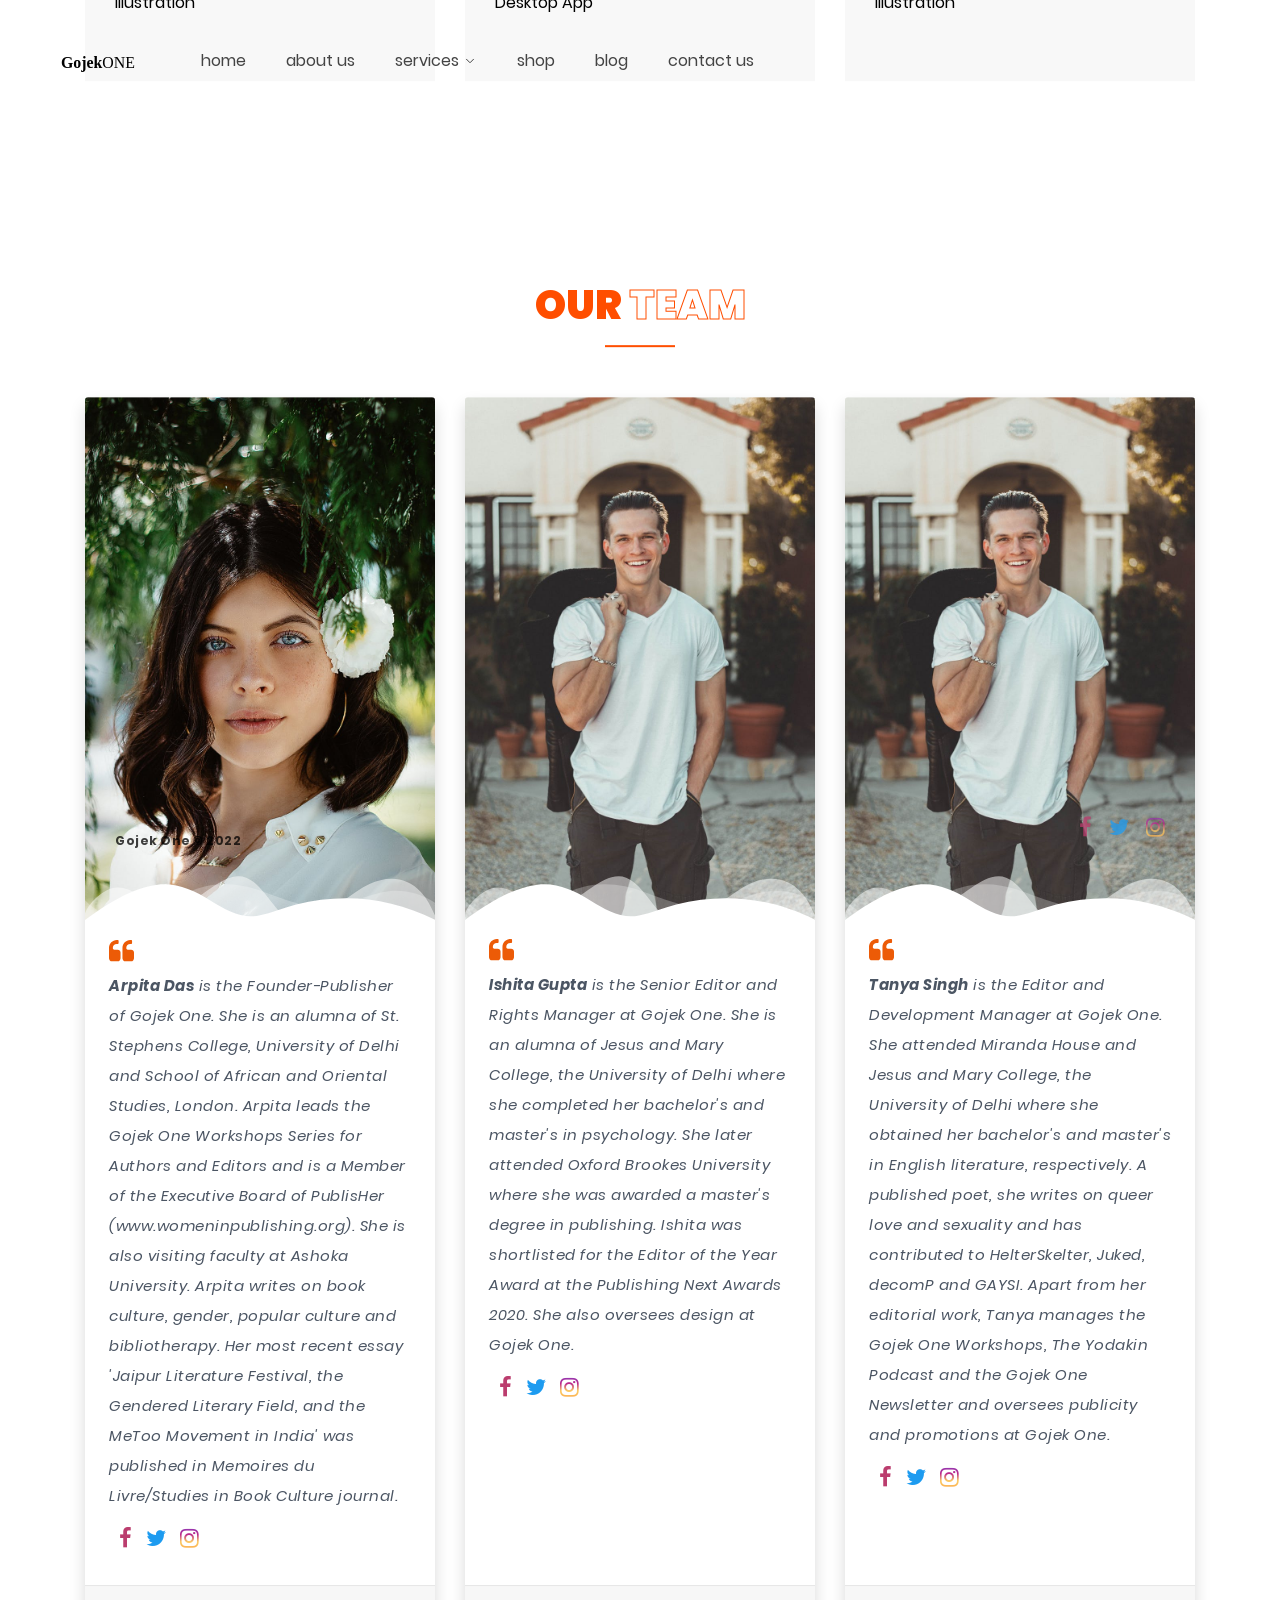
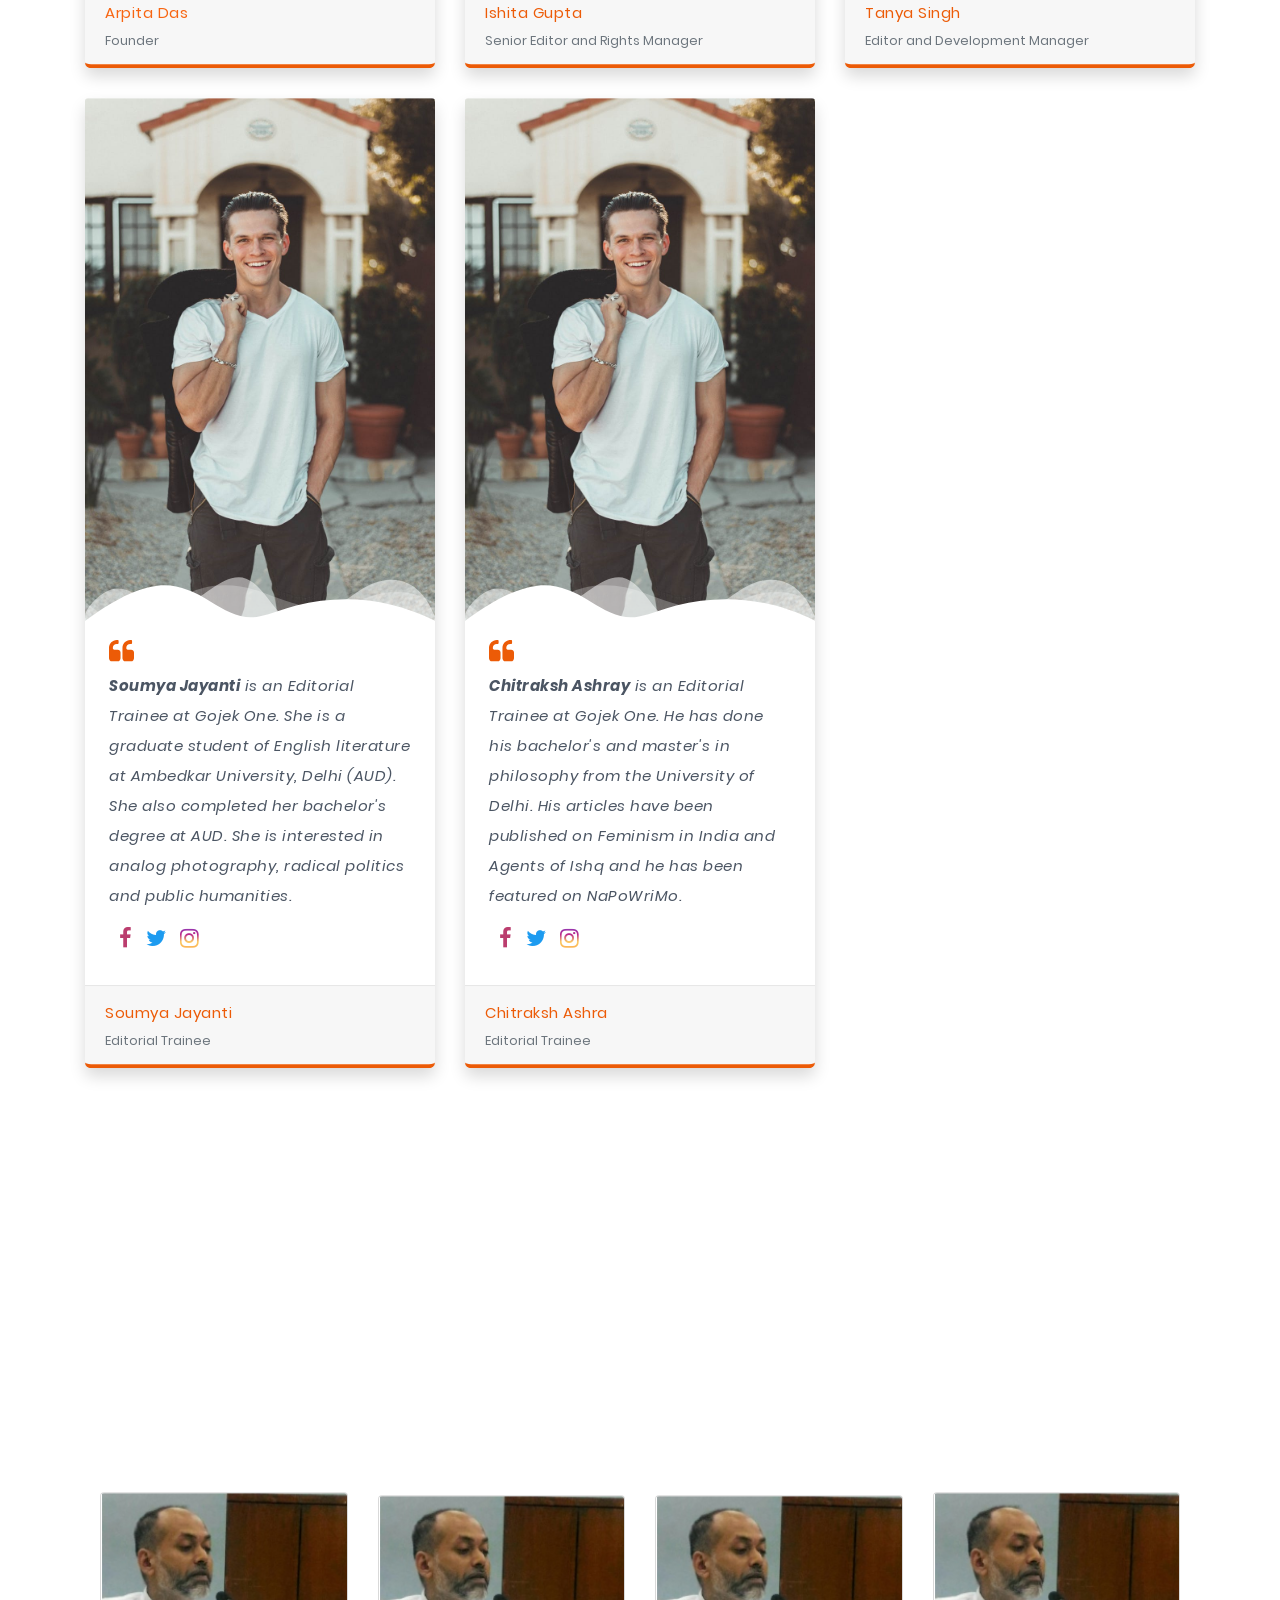
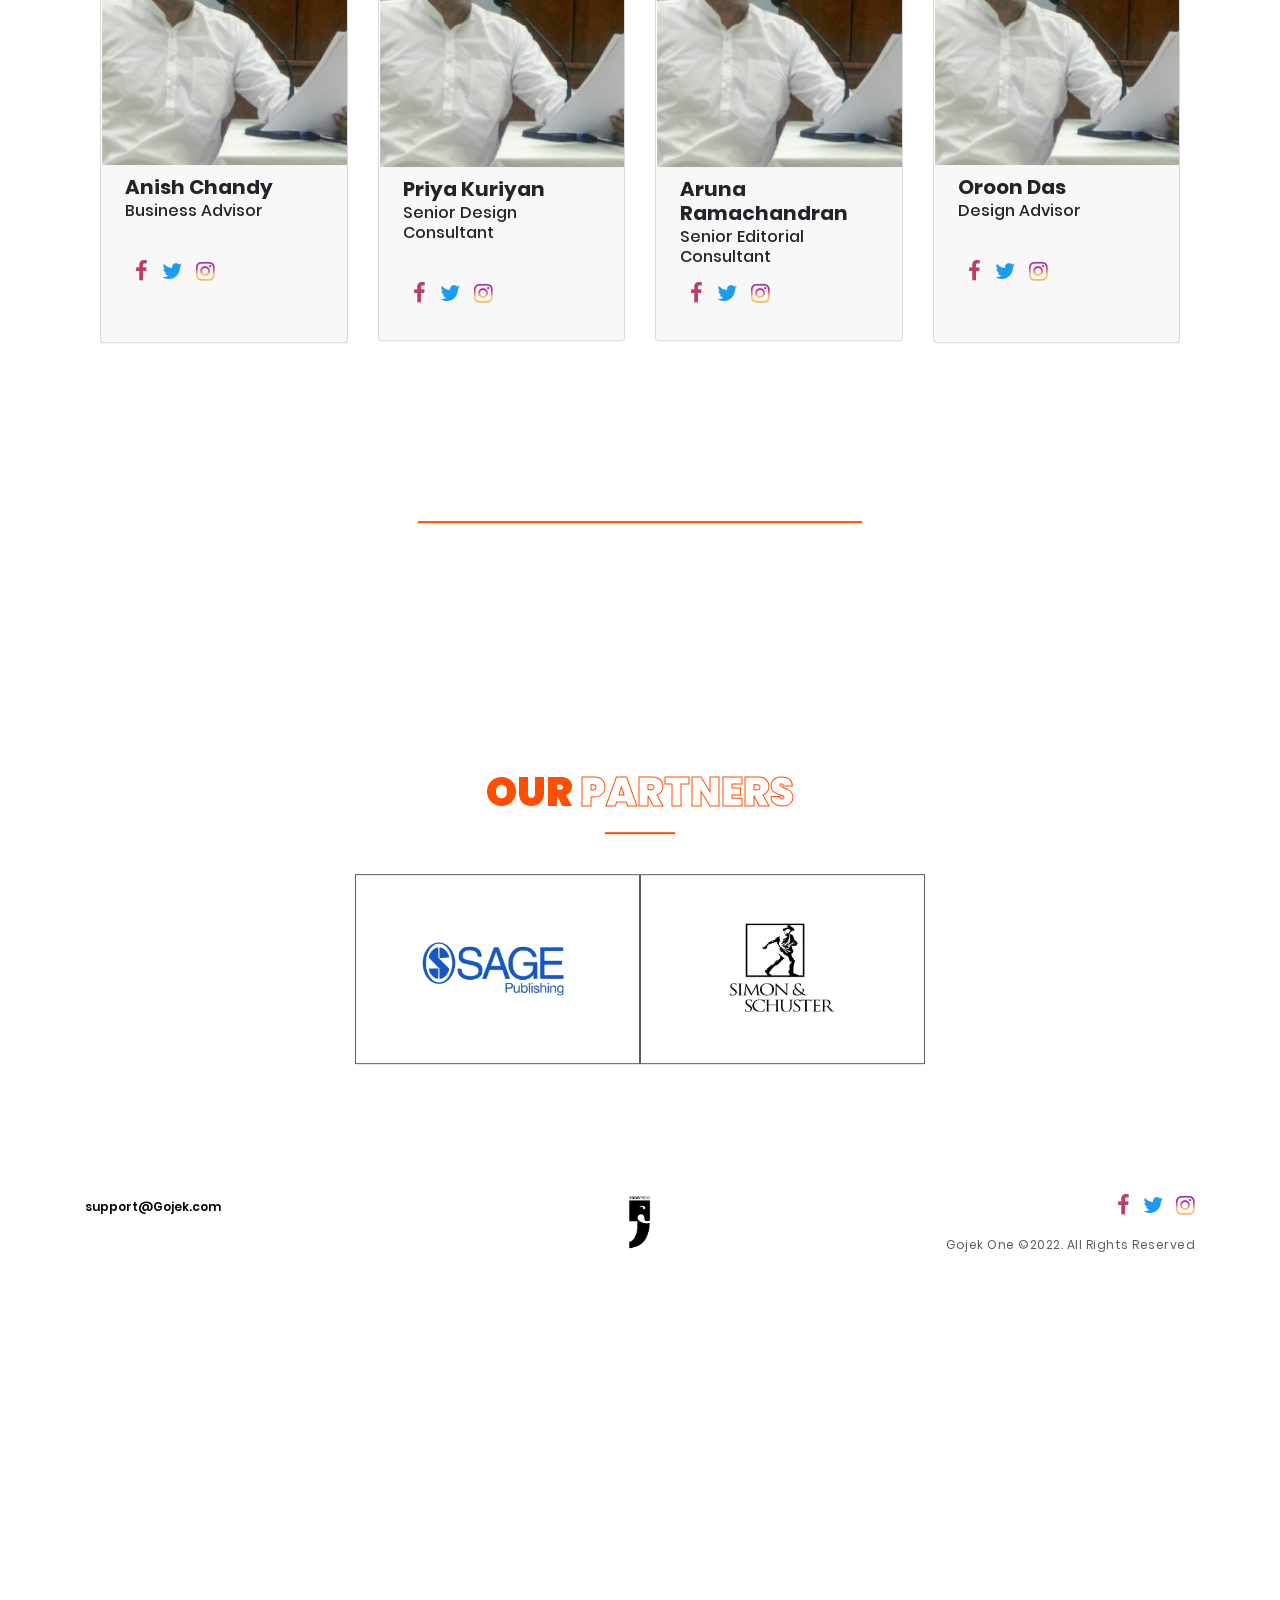
==== about.html @ 6fe38393 "initial commit" ====
<!DOCTYPE html>
<html lang="en">

<head>
    <meta charset="UTF-8">
    <meta name="viewport" content="width=device-width, initial-scale=1.0">
    <meta http-equiv="X-UA-Compatible" content="ie=edge">
    <title> About Us | Gojek One</title>
    

    <link rel="stylesheet" href="assets/css/plugin.css">
    <link rel="stylesheet" href="assets/css/main.css">
    <link rel="stylesheet" href="assets/css/responsive.css">
    <link rel="stylesheet" href="assets/css/team.css">
    <link rel="stylesheet" href="https://cdnjs.cloudflare.com/ajax/libs/font-awesome/4.7.0/css/font-awesome.min.css" integrity="sha512-SfTiTlX6kk+qitfevl/7LibUOeJWlt9rbyDn92a1DqWOw9vWG2MFoays0sgObmWazO5BQPiFucnnEAjpAB+/Sw==" crossorigin="anonymous" referrerpolicy="no-referrer"
    />
</head>

<body>

    <!-- Start Preload -->
    <div class="preloader">
    </div>
    <div class="block-1"></div>
    <div class="block-2"></div>
    <div class="logo-load">
        <img src="assets/img/logo.svg" alt="">
    </div>
    <div class="logo-load spinning"></div>
    <div class="over-all"></div>
    <!-- End Preload -->

    <!-- Start Header -->
    <header class="header">

        <nav>
            <div class="header__main">
                <div class="header__cols">
                    <div class="header__left">
                        <div class="header__cols">
                            <div class="header__col">
                                <a class="logo" href="#">
                                    <img class="logo__image" src="assets/img/yoda-header.svg" alt="">
                                </a>
                            </div>
                            <div class="header__col header__col_hide-mob">
                                <nav class="header-nav">
                                    <ul class="header-nav__list">
                                        <li class="header-nav__item">
                                            <a class="header-nav__link" href="index.html">home</a>
                                        </li>
                                        <li class="header-nav__item">
                                            <a class="header-nav__link" href="about.html">about us</a>
                                        </li>
                                        <li class="header-nav__item js-nav-item">
                                            <a class="header-nav__link header-nav__link_arrow js-nav-button" href="work.html">services</a>
                                            <div class="hide-nav js-nav-hide">
                                                <ul class="hide-nav__list">
                                                    <li class="hide-nav__item">
                                                        <a class="hide-nav__link" href="consulting.html">consulting services</a>
                                                    </li>
                                                    <li class="hide-nav__item">
                                                        <a class="hide-nav__link" href="workshop.html">workshop
                                                            </a>
                                                    </li>
                                                </ul>
                                            </div>
                                        </li>
                                        <li class="header-nav__item">
                                            <a class="header-nav__link" href="shop.html">shop</a>
                                        </li>


                                        <li class="header-nav__item">
                                            <a class="header-nav__link" href="blog.html">blog</a>
                                        </li>
                                        <li class="header-nav__item">
                                            <a class="header-nav__link" href="contact-us.html">contact us</a>
                                        </li>


                                    </ul>
                                </nav>
                            </div>

                            <!-- Menu bar -->
                            <div class="header__col toggle-btn magnetic hover-target">
                                <div class="burger-menu">
                                    <span class="one"></span>
                                    <span class="two"></span>
                                    <span class="tre"></span>
                                </div>
                            </div>
                        </div>
                    </div>
                </div>
            </div>

            <!-- Social -->
            <div class="scr socials">
                <div class="list-social">
                    <ul>
                        <li class="hover-target">
                            <a href="#">
                                <i class="fa fa-facebook" style="color: #bb3d6e;" aria-hidden="true"></i>
                            </a>
                        </li>
                        <li class="hover-target">
                            <a href="#">
                                <i class="fa fa-twitter" style="color: rgb(29, 155, 240);" aria-hidden="true"></i>
                            </a>
                        </li>
                        <li class="hover-target">
                            <a href="#">
                                <i class="fa fa-instagram" style="background: -webkit-linear-gradient(#8a3ab9, #bc2a8d, #fccc63, #fbad50);-webkit-background-clip: text;-webkit-text-fill-color: transparent;" aria-hidden="true"></i>
                            </a>
                        </li>

                    </ul>
                </div>
            </div>

            <!-- Copyright -->
            <div class="scr copyright-top">
                <p>Gojek One &copy; 2022</p>
            </div>

            <div class="bg-nav"></div>

            <!-- menu -->
            <div class="manu-container">
                <div class="menu">
                    <div class="data">
                        <div class="container">
                            <div class="row">
                                <div class="col-md-6">
                                    <div class="links text-center text-lg-left">
                                        <ul>
                                            <li>
                                                <p>01</p><a class="menu-link hover-target load-spiral" href="index.html">home</a>
                                            </li>
                                            <li>
                                                <p>02</p><a class="menu-link hover-target load-spiral" href="about.html">about us</a>
                                            </li>
                                            <li>
                                                <p>03</p><a class="menu-link hover-target load-spiral" href="shop.html">shop</a>
                                            </li>
                                            <li>
                                                <p>04</p><a class="menu-link hover-target load-spiral" href="consulting.html">consulting</a>
                                            </li>
                                            <li>
                                                <p>05</p><a class="menu-link hover-target load-spiral" href="workshop.html">workshop</a>
                                            </li>
                                            <li>
                                                <p>06</p><a class="menu-link hover-target load-spiral" href="blog.html">blog</a>
                                            </li>
                                            <li>
                                                <p>07</p><a class="menu-link hover-target load-spiral" href="contact-us.html">contact us</a>
                                            </li>
                                        </ul>
                                    </div>
                                </div>

                                <div class="col-md-4 offset-md-2 centered text-right">
                                    <div class="address-menu">

                                        <h3>Gojek One</h3>
                                    </div>
                                </div>
                            </div>
                        </div>
                    </div>

                </div>
            </div>
        </nav>


    </header>
    <!-- End Header -->


    <!-- Start Content -->
    <div id="spiral">

        <!-- Header -->
        <div class="scrolls">
            <img draggable="false" src="assets/img/sroll.svg" alt="scroll">
        </div>
        <div class="main-head">
            <div id="headmove">
                <div data-depth="0.2">
                    <div class="bg-about"></div>
                </div>
                <div data-depth="0.3">
                    <div class="bg-about-2"></div>
                </div>
            </div>
            <div class="heading-text">
                <div class="heading-text-front">
                    <h1 class="title">A B O U T.</h1>
                </div>
                <div class="heading-text-back">
                    <h1 class="title">A B O U T.</h1>
                </div>
            </div>
        </div>

        <!-- About -->
        <section class="about-page">
            <div class="container">
                <div class="row centered">

                    <div class="col-lg-6">
                        <div class="about-text">
                            <h3>Redefining New Age Publishing</h3>
                            <p>
                               Lorem ipsum dolor sit amet consectetur adipisicing elit. Quis eligendi, provident saepe unde nihil cum sint sapiente sed quia officia et omnis eius quasi id eum facere adipisci in tempora. Optio, vitae explicabo? Tempore asperiores nulla, distinctio qui alias sit?
                            </p>
                            <p>Lorem ipsum dolor sit, amet consectetur adipisicing elit. Qui perferendis hic sit mollitia, laborum, dicta placeat itaque et magnam quo delectus vitae harum illo libero, cum fugit. Tempora, doloribus earum dolore numquam fugiat culpa placeat ex deleniti eum! Magnam labore cumque, maxime voluptatibus quis omnis.
                            </p>
                        </div>

                    </div>
                    <div class="col-lg-6">
                        <img class="img-fluid" src="assets/img/Group1300.png" alt="">
                    </div>
                </div>
            </div>
        </section>


        <!-- Start Service -->
        <section class="service">
            <div class="container">
                <div class="row">
                    <div class="col-lg-12">
                        <div class="main-title text-center">

                            <h2>Our Areas of <span>Services</span></h2>
                        </div>
                    </div>
                </div>

                <div class="row mt-30">
                    <div class="col-lg-4 mt-30">
                        <div class="service-item">

                            <div class="service-text">
                                <h3>GRAPHIC DESIGN</h3>
                                <p>Put your eyes on your customers while keeping a graphic and aesthetic coherence. </p>
                                <div class="service-line"></div>
                                <ul class="service-list">
                                    <li>Logo Design</li>
                                    <li>UI/UX</li>
                                    <li>Illustration</li>
                                </ul>
                            </div>
                        </div>
                    </div>

                    <div class="col-lg-4 mt-30">
                        <div class="service-item">

                            <div class="service-text">
                                <h3>DEVELOPMENT</h3>
                                <p>Put your eyes on your customers while keeping a graphic and aesthetic coherence. </p>
                                <div class="service-line"></div>
                                <ul class="service-list">
                                    <li>Website</li>
                                    <li>Mobile App</li>
                                    <li>Desktop App</li>
                                </ul>
                            </div>
                        </div>
                    </div>

                    <div class="col-lg-4 mt-30">
                        <div class="service-item">

                            <div class="service-text">
                                <h3>BRANDING</h3>
                                <p>Put your eyes on your customers while keeping a graphic and aesthetic coherence. </p>
                                <div class="service-line"></div>
                                <ul class="service-list">
                                    <li>Logo Design</li>
                                    <li>UI/UX</li>
                                    <li>Illustration</li>
                                </ul>
                            </div>
                        </div>
                    </div>

                </div>

            </div>
        </section>
        <!-- End Service -->

        <!-- Start Service -->
        <section class="service">
            <div class="container">
                <div class="row">
                    <div class="col-lg-12">
                        <div class="main-title text-center">

                            <h2>Our <span>Team</span></h2>
                        </div>
                    </div>
                </div>

                <div class="row mt-30">
                    <div class="col-lg-4 mt-30">
                        <!-- <div class="card" style="transition: all 0.3s ease;background: #f8f8f8;">
                            <img class="card-img-top" src="assets/img/partner/client-1.png" alt="Card image cap">
                            <div class="card-body">
                                <h6 class="card-subtitle mb-2">Card subtitle</h6>
                                <p class="card-text">Some quick example text to build on the card title and make up the
                                    bulk of the card's content.</p>
                                <ul class="team">
                                    <li class="hover-target">
                                        <a href="#">
                                            <i class="fa fa-dribbble" style="color: #bb3d6e;" aria-hidden="true"></i>
                                        </a>
                                    </li>
                                    <li class="hover-target">
                                        <a href="#">
                                            <i class="fa fa-twitter" style="color: rgb(29, 155, 240);"
                                                aria-hidden="true"></i>
                                        </a>
                                    </li>
                                    <li class="hover-target">
                                        <a href="#">
                                            <i class="fa fa-instagram"
                                                style="background: -webkit-linear-gradient(#8a3ab9, #bc2a8d, #fccc63, #fbad50);-webkit-background-clip: text;-webkit-text-fill-color: transparent;"
                                                aria-hidden="true"></i>
                                        </a>
                                    </li>
                                    <li class="hover-target">
                                        <a href="#">
                                            <i class="fa fa-behance-square" style="color:#000;" aria-hidden="true"></i>
                                        </a>
                                    </li>
                                </ul>
                            </div>
                        </div> -->
                        <div class="card card-orange h-100 overflow-hidden shadow bg-white border-0 px-0">
                            <div class="card-shape">
                                <img src="assets/img/team/team1.jpeg" class="card-img-top" alt="Jane">
                                <div class="custom-shape-divider-bottom-1634717805">
                                    <svg data-name="Layer 1" xmlns="http://www.w3.org/2000/svg" viewBox="0 0 1200 120" preserveAspectRatio="none">
                                        <path
                                            d="M0,0V46.29c47.79,22.2,103.59,32.17,158,28,70.36-5.37,136.33-33.31,206.8-37.5C438.64,32.43,512.34,53.67,583,72.05c69.27,18,138.3,24.88,209.4,13.08,36.15-6,69.85-17.84,104.45-29.34C989.49,25,1113-14.29,1200,52.47V0Z"
                                            opacity=".25" class="shape-fill"></path>
                                        <path
                                            d="M0,0V15.81C13,36.92,27.64,56.86,47.69,72.05,99.41,111.27,165,111,224.58,91.58c31.15-10.15,60.09-26.07,89.67-39.8,40.92-19,84.73-46,130.83-49.67,36.26-2.85,70.9,9.42,98.6,31.56,31.77,25.39,62.32,62,103.63,73,40.44,10.79,81.35-6.69,119.13-24.28s75.16-39,116.92-43.05c59.73-5.85,113.28,22.88,168.9,38.84,30.2,8.66,59,6.17,87.09-7.5,22.43-10.89,48-26.93,60.65-49.24V0Z"
                                            opacity=".5" class="shape-fill"></path>
                                        <path
                                            d="M0,0V5.63C149.93,59,314.09,71.32,475.83,42.57c43-7.64,84.23-20.12,127.61-26.46,59-8.63,112.48,12.24,165.56,35.4C827.93,77.22,886,95.24,951.2,90c86.53-7,172.46-45.71,248.8-84.81V0Z"
                                            class="shape-fill"></path>
                                    </svg>
                                </div>
                            </div>
                            <div class="card-body">
                                <blockquote>
                                    <svg xmlns="http://www.w3.org/2000/svg" viewBox="0 0 475.082 475.081" x="0px" y="0px" width="25px" height="25px" xmlns:xml="http://www.w3.org/XML/1998/namespace" xml:space="preserve" version="1.1">
                                        <g>
                                            <g>
                                                <path
                                                    d="M 164.45 219.27 h -63.954 c -7.614 0 -14.087 -2.664 -19.417 -7.994 c -5.327 -5.33 -7.994 -11.801 -7.994 -19.417 v -9.132 c 0 -20.177 7.139 -37.401 21.416 -51.678 c 14.276 -14.272 31.503 -21.411 51.678 -21.411 h 18.271 c 4.948 0 9.229 -1.809 12.847 -5.424 c 3.616 -3.617 5.424 -7.898 5.424 -12.847 V 54.819 c 0 -4.948 -1.809 -9.233 -5.424 -12.85 c -3.617 -3.612 -7.898 -5.424 -12.847 -5.424 h -18.271 c -19.797 0 -38.684 3.858 -56.673 11.563 c -17.987 7.71 -33.545 18.132 -46.68 31.267 c -13.134 13.129 -23.553 28.688 -31.262 46.677 C 3.855 144.039 0 162.931 0 182.726 v 200.991 c 0 15.235 5.327 28.171 15.986 38.834 c 10.66 10.657 23.606 15.985 38.832 15.985 h 109.639 c 15.225 0 28.167 -5.328 38.828 -15.985 c 10.657 -10.663 15.987 -23.599 15.987 -38.834 V 274.088 c 0 -15.232 -5.33 -28.168 -15.994 -38.832 C 192.622 224.6 179.675 219.27 164.45 219.27 Z" />
                                                <path
                                                    d="M 459.103 235.256 c -10.656 -10.656 -23.599 -15.986 -38.828 -15.986 h -63.953 c -7.61 0 -14.089 -2.664 -19.41 -7.994 c -5.332 -5.33 -7.994 -11.801 -7.994 -19.417 v -9.132 c 0 -20.177 7.139 -37.401 21.409 -51.678 c 14.271 -14.272 31.497 -21.411 51.682 -21.411 h 18.267 c 4.949 0 9.233 -1.809 12.848 -5.424 c 3.613 -3.617 5.428 -7.898 5.428 -12.847 V 54.819 c 0 -4.948 -1.814 -9.233 -5.428 -12.85 c -3.614 -3.612 -7.898 -5.424 -12.848 -5.424 h -18.267 c -19.808 0 -38.691 3.858 -56.685 11.563 c -17.984 7.71 -33.537 18.132 -46.672 31.267 c -13.135 13.129 -23.559 28.688 -31.265 46.677 c -7.707 17.987 -11.567 36.879 -11.567 56.674 v 200.991 c 0 15.235 5.332 28.171 15.988 38.834 c 10.657 10.657 23.6 15.985 38.828 15.985 h 109.633 c 15.229 0 28.171 -5.328 38.827 -15.985 c 10.664 -10.663 15.985 -23.599 15.985 -38.834 V 274.088 C 475.082 258.855 469.76 245.92 459.103 235.256 Z" />
                                            </g>
                                        </g>

                                    </svg>
                                    <p class="font-italic mt-2 mb-6">
                                        <strong>Arpita Das</strong> is the Founder-Publisher of Gojek One. She is an alumna of St. Stephens College, University of Delhi and School of African and Oriental Studies, London. Arpita leads the Gojek One Workshops
                                        Series for Authors and Editors and is a Member of the Executive Board of PublisHer (www.womeninpublishing.org). She is also visiting faculty at Ashoka University. Arpita writes on book culture, gender, popular culture
                                        and bibliotherapy. Her most recent essay 'Jaipur Literature Festival, the Gendered Literary Field, and the MeToo Movement in India' was published in Memoires du Livre/Studies in Book Culture journal.
                                    </p>
                                </blockquote>
                                <ul class="team">
                                    <li class="hover-target">
                                        <a href="#">
                                            <i class="fa fa-facebook" style="color: #bb3d6e;" aria-hidden="true"></i>
                                        </a>
                                    </li>
                                    <li class="hover-target">
                                        <a href="#">
                                            <i class="fa fa-twitter" style="color: rgb(29, 155, 240);" aria-hidden="true"></i>
                                        </a>
                                    </li>
                                    <li class="hover-target">
                                        <a href="#">
                                            <i class="fa fa-instagram" style="background: -webkit-linear-gradient(#8a3ab9, #bc2a8d, #fccc63, #fbad50);-webkit-background-clip: text;-webkit-text-fill-color: transparent;" aria-hidden="true"></i>
                                        </a>
                                    </li>

                                </ul>
                            </div>
                            <div class="card-footer">
                                <p class="mb-0 font-weight-bolder" style="color:#f76511">Arpita Das</p>
                                <small class="text-muted">Founder</small>
                            </div>
                        </div>
                    </div>
                    <div class="col-lg-4 mt-30">
                        <div class="card card-orange h-100 overflow-hidden shadow bg-white border-0 px-0">
                            <div class="card-shape">
                                <img src="assets/img/team/team2.jpeg" class="card-img-top" alt="Thomas">
                                <div class="custom-shape-divider-bottom-1634717805">
                                    <svg data-name="Layer 1" xmlns="http://www.w3.org/2000/svg" viewBox="0 0 1200 120" preserveAspectRatio="none">
                                        <path
                                            d="M0,0V46.29c47.79,22.2,103.59,32.17,158,28,70.36-5.37,136.33-33.31,206.8-37.5C438.64,32.43,512.34,53.67,583,72.05c69.27,18,138.3,24.88,209.4,13.08,36.15-6,69.85-17.84,104.45-29.34C989.49,25,1113-14.29,1200,52.47V0Z"
                                            opacity=".25" class="shape-fill"></path>
                                        <path
                                            d="M0,0V15.81C13,36.92,27.64,56.86,47.69,72.05,99.41,111.27,165,111,224.58,91.58c31.15-10.15,60.09-26.07,89.67-39.8,40.92-19,84.73-46,130.83-49.67,36.26-2.85,70.9,9.42,98.6,31.56,31.77,25.39,62.32,62,103.63,73,40.44,10.79,81.35-6.69,119.13-24.28s75.16-39,116.92-43.05c59.73-5.85,113.28,22.88,168.9,38.84,30.2,8.66,59,6.17,87.09-7.5,22.43-10.89,48-26.93,60.65-49.24V0Z"
                                            opacity=".5" class="shape-fill"></path>
                                        <path
                                            d="M0,0V5.63C149.93,59,314.09,71.32,475.83,42.57c43-7.64,84.23-20.12,127.61-26.46,59-8.63,112.48,12.24,165.56,35.4C827.93,77.22,886,95.24,951.2,90c86.53-7,172.46-45.71,248.8-84.81V0Z"
                                            class="shape-fill"></path>
                                    </svg>
                                </div>
                            </div>
                            <div class="card-body">
                                <blockquote>
                                    <svg xmlns="http://www.w3.org/2000/svg" viewBox="0 0 475.082 475.081" x="0px" y="0px" width="25px" height="25px" xmlns:xml="http://www.w3.org/XML/1998/namespace" xml:space="preserve" version="1.1">
                                        <g>
                                            <g>
                                                <path
                                                    d="M 164.45 219.27 h -63.954 c -7.614 0 -14.087 -2.664 -19.417 -7.994 c -5.327 -5.33 -7.994 -11.801 -7.994 -19.417 v -9.132 c 0 -20.177 7.139 -37.401 21.416 -51.678 c 14.276 -14.272 31.503 -21.411 51.678 -21.411 h 18.271 c 4.948 0 9.229 -1.809 12.847 -5.424 c 3.616 -3.617 5.424 -7.898 5.424 -12.847 V 54.819 c 0 -4.948 -1.809 -9.233 -5.424 -12.85 c -3.617 -3.612 -7.898 -5.424 -12.847 -5.424 h -18.271 c -19.797 0 -38.684 3.858 -56.673 11.563 c -17.987 7.71 -33.545 18.132 -46.68 31.267 c -13.134 13.129 -23.553 28.688 -31.262 46.677 C 3.855 144.039 0 162.931 0 182.726 v 200.991 c 0 15.235 5.327 28.171 15.986 38.834 c 10.66 10.657 23.606 15.985 38.832 15.985 h 109.639 c 15.225 0 28.167 -5.328 38.828 -15.985 c 10.657 -10.663 15.987 -23.599 15.987 -38.834 V 274.088 c 0 -15.232 -5.33 -28.168 -15.994 -38.832 C 192.622 224.6 179.675 219.27 164.45 219.27 Z" />
                                                <path
                                                    d="M 459.103 235.256 c -10.656 -10.656 -23.599 -15.986 -38.828 -15.986 h -63.953 c -7.61 0 -14.089 -2.664 -19.41 -7.994 c -5.332 -5.33 -7.994 -11.801 -7.994 -19.417 v -9.132 c 0 -20.177 7.139 -37.401 21.409 -51.678 c 14.271 -14.272 31.497 -21.411 51.682 -21.411 h 18.267 c 4.949 0 9.233 -1.809 12.848 -5.424 c 3.613 -3.617 5.428 -7.898 5.428 -12.847 V 54.819 c 0 -4.948 -1.814 -9.233 -5.428 -12.85 c -3.614 -3.612 -7.898 -5.424 -12.848 -5.424 h -18.267 c -19.808 0 -38.691 3.858 -56.685 11.563 c -17.984 7.71 -33.537 18.132 -46.672 31.267 c -13.135 13.129 -23.559 28.688 -31.265 46.677 c -7.707 17.987 -11.567 36.879 -11.567 56.674 v 200.991 c 0 15.235 5.332 28.171 15.988 38.834 c 10.657 10.657 23.6 15.985 38.828 15.985 h 109.633 c 15.229 0 28.171 -5.328 38.827 -15.985 c 10.664 -10.663 15.985 -23.599 15.985 -38.834 V 274.088 C 475.082 258.855 469.76 245.92 459.103 235.256 Z" />
                                            </g>
                                        </g>

                                    </svg>
                                    <p class="font-italic mt-2 mb-6">
                                        <strong>Ishita Gupta</strong> is the Senior Editor and Rights Manager at Gojek One. She is an alumna of Jesus and Mary College, the University of Delhi where she completed her bachelor's and master's in psychology.
                                        She later attended Oxford Brookes University where she was awarded a master's degree in publishing. Ishita was shortlisted for the Editor of the Year Award at the Publishing Next Awards 2020. She also oversees design
                                        at Gojek One.
                                    </p>
                                </blockquote>
                                <ul class="team">
                                    <li class="hover-target">
                                        <a href="#">
                                            <i class="fa fa-facebook" style="color: #bb3d6e;" aria-hidden="true"></i>
                                        </a>
                                    </li>
                                    <li class="hover-target">
                                        <a href="#">
                                            <i class="fa fa-twitter" style="color: rgb(29, 155, 240);" aria-hidden="true"></i>
                                        </a>
                                    </li>
                                    <li class="hover-target">
                                        <a href="#">
                                            <i class="fa fa-instagram" style="background: -webkit-linear-gradient(#8a3ab9, #bc2a8d, #fccc63, #fbad50);-webkit-background-clip: text;-webkit-text-fill-color: transparent;" aria-hidden="true"></i>
                                        </a>
                                    </li>

                                </ul>
                            </div>
                            <div class="card-footer">
                                <p class="mb-0 font-weight-bolder">Ishita Gupta</p>
                                <small class="text-muted">
                                    Senior Editor and Rights Manager</small>
                            </div>
                        </div>
                    </div>
                    <div class="col-lg-4 mt-30">
                        <div class="card card-orange h-100 overflow-hidden shadow bg-white border-0 px-0">
                            <div class="card-shape">
                                <img src="assets/img/team/team2.jpeg" class="card-img-top" alt="Thomas">
                                <div class="custom-shape-divider-bottom-1634717805">
                                    <svg data-name="Layer 1" xmlns="http://www.w3.org/2000/svg" viewBox="0 0 1200 120" preserveAspectRatio="none">
                                        <path
                                            d="M0,0V46.29c47.79,22.2,103.59,32.17,158,28,70.36-5.37,136.33-33.31,206.8-37.5C438.64,32.43,512.34,53.67,583,72.05c69.27,18,138.3,24.88,209.4,13.08,36.15-6,69.85-17.84,104.45-29.34C989.49,25,1113-14.29,1200,52.47V0Z"
                                            opacity=".25" class="shape-fill"></path>
                                        <path
                                            d="M0,0V15.81C13,36.92,27.64,56.86,47.69,72.05,99.41,111.27,165,111,224.58,91.58c31.15-10.15,60.09-26.07,89.67-39.8,40.92-19,84.73-46,130.83-49.67,36.26-2.85,70.9,9.42,98.6,31.56,31.77,25.39,62.32,62,103.63,73,40.44,10.79,81.35-6.69,119.13-24.28s75.16-39,116.92-43.05c59.73-5.85,113.28,22.88,168.9,38.84,30.2,8.66,59,6.17,87.09-7.5,22.43-10.89,48-26.93,60.65-49.24V0Z"
                                            opacity=".5" class="shape-fill"></path>
                                        <path
                                            d="M0,0V5.63C149.93,59,314.09,71.32,475.83,42.57c43-7.64,84.23-20.12,127.61-26.46,59-8.63,112.48,12.24,165.56,35.4C827.93,77.22,886,95.24,951.2,90c86.53-7,172.46-45.71,248.8-84.81V0Z"
                                            class="shape-fill"></path>
                                    </svg>
                                </div>
                            </div>
                            <div class="card-body">
                                <blockquote>
                                    <svg xmlns="http://www.w3.org/2000/svg" viewBox="0 0 475.082 475.081" x="0px" y="0px" width="25px" height="25px" xmlns:xml="http://www.w3.org/XML/1998/namespace" xml:space="preserve" version="1.1">
                                        <g>
                                            <g>
                                                <path
                                                    d="M 164.45 219.27 h -63.954 c -7.614 0 -14.087 -2.664 -19.417 -7.994 c -5.327 -5.33 -7.994 -11.801 -7.994 -19.417 v -9.132 c 0 -20.177 7.139 -37.401 21.416 -51.678 c 14.276 -14.272 31.503 -21.411 51.678 -21.411 h 18.271 c 4.948 0 9.229 -1.809 12.847 -5.424 c 3.616 -3.617 5.424 -7.898 5.424 -12.847 V 54.819 c 0 -4.948 -1.809 -9.233 -5.424 -12.85 c -3.617 -3.612 -7.898 -5.424 -12.847 -5.424 h -18.271 c -19.797 0 -38.684 3.858 -56.673 11.563 c -17.987 7.71 -33.545 18.132 -46.68 31.267 c -13.134 13.129 -23.553 28.688 -31.262 46.677 C 3.855 144.039 0 162.931 0 182.726 v 200.991 c 0 15.235 5.327 28.171 15.986 38.834 c 10.66 10.657 23.606 15.985 38.832 15.985 h 109.639 c 15.225 0 28.167 -5.328 38.828 -15.985 c 10.657 -10.663 15.987 -23.599 15.987 -38.834 V 274.088 c 0 -15.232 -5.33 -28.168 -15.994 -38.832 C 192.622 224.6 179.675 219.27 164.45 219.27 Z" />
                                                <path
                                                    d="M 459.103 235.256 c -10.656 -10.656 -23.599 -15.986 -38.828 -15.986 h -63.953 c -7.61 0 -14.089 -2.664 -19.41 -7.994 c -5.332 -5.33 -7.994 -11.801 -7.994 -19.417 v -9.132 c 0 -20.177 7.139 -37.401 21.409 -51.678 c 14.271 -14.272 31.497 -21.411 51.682 -21.411 h 18.267 c 4.949 0 9.233 -1.809 12.848 -5.424 c 3.613 -3.617 5.428 -7.898 5.428 -12.847 V 54.819 c 0 -4.948 -1.814 -9.233 -5.428 -12.85 c -3.614 -3.612 -7.898 -5.424 -12.848 -5.424 h -18.267 c -19.808 0 -38.691 3.858 -56.685 11.563 c -17.984 7.71 -33.537 18.132 -46.672 31.267 c -13.135 13.129 -23.559 28.688 -31.265 46.677 c -7.707 17.987 -11.567 36.879 -11.567 56.674 v 200.991 c 0 15.235 5.332 28.171 15.988 38.834 c 10.657 10.657 23.6 15.985 38.828 15.985 h 109.633 c 15.229 0 28.171 -5.328 38.827 -15.985 c 10.664 -10.663 15.985 -23.599 15.985 -38.834 V 274.088 C 475.082 258.855 469.76 245.92 459.103 235.256 Z" />
                                            </g>
                                        </g>

                                    </svg>
                                    <p class="font-italic mt-2 mb-6">
                                        <strong>Tanya Singh</strong> is the Editor and Development Manager at Gojek One. She attended Miranda House and Jesus and Mary College, the University of Delhi where she obtained her bachelor's and master's in
                                        English literature, respectively. A published poet, she writes on queer love and sexuality and has contributed to HelterSkelter, Juked, decomP and GAYSI. Apart from her editorial work, Tanya manages the Gojek One
                                        Workshops, The Yodakin Podcast and the Gojek One Newsletter and oversees publicity and promotions at Gojek One.


                                    </p>
                                </blockquote>
                                <ul class="team">
                                    <li class="hover-target">
                                        <a href="#">
                                            <i class="fa fa-facebook" style="color: #bb3d6e;" aria-hidden="true"></i>
                                        </a>
                                    </li>
                                    <li class="hover-target">
                                        <a href="#">
                                            <i class="fa fa-twitter" style="color: rgb(29, 155, 240);" aria-hidden="true"></i>
                                        </a>
                                    </li>
                                    <li class="hover-target">
                                        <a href="#">
                                            <i class="fa fa-instagram" style="background: -webkit-linear-gradient(#8a3ab9, #bc2a8d, #fccc63, #fbad50);-webkit-background-clip: text;-webkit-text-fill-color: transparent;" aria-hidden="true"></i>
                                        </a>
                                    </li>

                                </ul>
                            </div>
                            <div class="card-footer">
                                <p class="mb-0 font-weight-bolder">Tanya Singh</p>
                                <small class="text-muted">
                                    Editor and Development Manager</small>
                            </div>
                        </div>
                    </div>

                    <div class="col-lg-4 mt-30">
                        <div class="card card-orange h-100 overflow-hidden shadow bg-white border-0 px-0">
                            <div class="card-shape">
                                <img src="assets/img/team/team2.jpeg" class="card-img-top" alt="Thomas">
                                <div class="custom-shape-divider-bottom-1634717805">
                                    <svg data-name="Layer 1" xmlns="http://www.w3.org/2000/svg" viewBox="0 0 1200 120" preserveAspectRatio="none">
                                        <path
                                            d="M0,0V46.29c47.79,22.2,103.59,32.17,158,28,70.36-5.37,136.33-33.31,206.8-37.5C438.64,32.43,512.34,53.67,583,72.05c69.27,18,138.3,24.88,209.4,13.08,36.15-6,69.85-17.84,104.45-29.34C989.49,25,1113-14.29,1200,52.47V0Z"
                                            opacity=".25" class="shape-fill"></path>
                                        <path
                                            d="M0,0V15.81C13,36.92,27.64,56.86,47.69,72.05,99.41,111.27,165,111,224.58,91.58c31.15-10.15,60.09-26.07,89.67-39.8,40.92-19,84.73-46,130.83-49.67,36.26-2.85,70.9,9.42,98.6,31.56,31.77,25.39,62.32,62,103.63,73,40.44,10.79,81.35-6.69,119.13-24.28s75.16-39,116.92-43.05c59.73-5.85,113.28,22.88,168.9,38.84,30.2,8.66,59,6.17,87.09-7.5,22.43-10.89,48-26.93,60.65-49.24V0Z"
                                            opacity=".5" class="shape-fill"></path>
                                        <path
                                            d="M0,0V5.63C149.93,59,314.09,71.32,475.83,42.57c43-7.64,84.23-20.12,127.61-26.46,59-8.63,112.48,12.24,165.56,35.4C827.93,77.22,886,95.24,951.2,90c86.53-7,172.46-45.71,248.8-84.81V0Z"
                                            class="shape-fill"></path>
                                    </svg>
                                </div>
                            </div>
                            <div class="card-body">
                                <blockquote>
                                    <svg xmlns="http://www.w3.org/2000/svg" viewBox="0 0 475.082 475.081" x="0px" y="0px" width="25px" height="25px" xmlns:xml="http://www.w3.org/XML/1998/namespace" xml:space="preserve" version="1.1">
                                        <g>
                                            <g>
                                                <path
                                                    d="M 164.45 219.27 h -63.954 c -7.614 0 -14.087 -2.664 -19.417 -7.994 c -5.327 -5.33 -7.994 -11.801 -7.994 -19.417 v -9.132 c 0 -20.177 7.139 -37.401 21.416 -51.678 c 14.276 -14.272 31.503 -21.411 51.678 -21.411 h 18.271 c 4.948 0 9.229 -1.809 12.847 -5.424 c 3.616 -3.617 5.424 -7.898 5.424 -12.847 V 54.819 c 0 -4.948 -1.809 -9.233 -5.424 -12.85 c -3.617 -3.612 -7.898 -5.424 -12.847 -5.424 h -18.271 c -19.797 0 -38.684 3.858 -56.673 11.563 c -17.987 7.71 -33.545 18.132 -46.68 31.267 c -13.134 13.129 -23.553 28.688 -31.262 46.677 C 3.855 144.039 0 162.931 0 182.726 v 200.991 c 0 15.235 5.327 28.171 15.986 38.834 c 10.66 10.657 23.606 15.985 38.832 15.985 h 109.639 c 15.225 0 28.167 -5.328 38.828 -15.985 c 10.657 -10.663 15.987 -23.599 15.987 -38.834 V 274.088 c 0 -15.232 -5.33 -28.168 -15.994 -38.832 C 192.622 224.6 179.675 219.27 164.45 219.27 Z" />
                                                <path
                                                    d="M 459.103 235.256 c -10.656 -10.656 -23.599 -15.986 -38.828 -15.986 h -63.953 c -7.61 0 -14.089 -2.664 -19.41 -7.994 c -5.332 -5.33 -7.994 -11.801 -7.994 -19.417 v -9.132 c 0 -20.177 7.139 -37.401 21.409 -51.678 c 14.271 -14.272 31.497 -21.411 51.682 -21.411 h 18.267 c 4.949 0 9.233 -1.809 12.848 -5.424 c 3.613 -3.617 5.428 -7.898 5.428 -12.847 V 54.819 c 0 -4.948 -1.814 -9.233 -5.428 -12.85 c -3.614 -3.612 -7.898 -5.424 -12.848 -5.424 h -18.267 c -19.808 0 -38.691 3.858 -56.685 11.563 c -17.984 7.71 -33.537 18.132 -46.672 31.267 c -13.135 13.129 -23.559 28.688 -31.265 46.677 c -7.707 17.987 -11.567 36.879 -11.567 56.674 v 200.991 c 0 15.235 5.332 28.171 15.988 38.834 c 10.657 10.657 23.6 15.985 38.828 15.985 h 109.633 c 15.229 0 28.171 -5.328 38.827 -15.985 c 10.664 -10.663 15.985 -23.599 15.985 -38.834 V 274.088 C 475.082 258.855 469.76 245.92 459.103 235.256 Z" />
                                            </g>
                                        </g>

                                    </svg>
                                    <p class="font-italic mt-2 mb-6">
                                        <strong>Soumya Jayanti</strong> is an Editorial Trainee at Gojek One. She is a graduate student of English literature at Ambedkar University, Delhi (AUD). She also completed her bachelor's degree at AUD. She is
                                        interested in analog photography, radical politics and public humanities.
                                    </p>
                                </blockquote>
                                <ul class="team">
                                    <li class="hover-target">
                                        <a href="#">
                                            <i class="fa fa-facebook" style="color: #bb3d6e;" aria-hidden="true"></i>
                                        </a>
                                    </li>
                                    <li class="hover-target">
                                        <a href="#">
                                            <i class="fa fa-twitter" style="color: rgb(29, 155, 240);" aria-hidden="true"></i>
                                        </a>
                                    </li>
                                    <li class="hover-target">
                                        <a href="#">
                                            <i class="fa fa-instagram" style="background: -webkit-linear-gradient(#8a3ab9, #bc2a8d, #fccc63, #fbad50);-webkit-background-clip: text;-webkit-text-fill-color: transparent;" aria-hidden="true"></i>
                                        </a>
                                    </li>

                                </ul>
                            </div>
                            <div class="card-footer">
                                <p class="mb-0 font-weight-bolder">Soumya Jayanti</p>
                                <small class="text-muted">
                                    Editorial Trainee</small>
                            </div>
                        </div>
                    </div>

                    <div class="col-lg-4 mt-30">
                        <div class="card card-orange h-100 overflow-hidden shadow bg-white border-0 px-0">
                            <div class="card-shape">
                                <img src="assets/img/team/team2.jpeg" class="card-img-top" alt="Thomas">
                                <div class="custom-shape-divider-bottom-1634717805">
                                    <svg data-name="Layer 1" xmlns="http://www.w3.org/2000/svg" viewBox="0 0 1200 120" preserveAspectRatio="none">
                                        <path
                                            d="M0,0V46.29c47.79,22.2,103.59,32.17,158,28,70.36-5.37,136.33-33.31,206.8-37.5C438.64,32.43,512.34,53.67,583,72.05c69.27,18,138.3,24.88,209.4,13.08,36.15-6,69.85-17.84,104.45-29.34C989.49,25,1113-14.29,1200,52.47V0Z"
                                            opacity=".25" class="shape-fill"></path>
                                        <path
                                            d="M0,0V15.81C13,36.92,27.64,56.86,47.69,72.05,99.41,111.27,165,111,224.58,91.58c31.15-10.15,60.09-26.07,89.67-39.8,40.92-19,84.73-46,130.83-49.67,36.26-2.85,70.9,9.42,98.6,31.56,31.77,25.39,62.32,62,103.63,73,40.44,10.79,81.35-6.69,119.13-24.28s75.16-39,116.92-43.05c59.73-5.85,113.28,22.88,168.9,38.84,30.2,8.66,59,6.17,87.09-7.5,22.43-10.89,48-26.93,60.65-49.24V0Z"
                                            opacity=".5" class="shape-fill"></path>
                                        <path
                                            d="M0,0V5.63C149.93,59,314.09,71.32,475.83,42.57c43-7.64,84.23-20.12,127.61-26.46,59-8.63,112.48,12.24,165.56,35.4C827.93,77.22,886,95.24,951.2,90c86.53-7,172.46-45.71,248.8-84.81V0Z"
                                            class="shape-fill"></path>
                                    </svg>
                                </div>
                            </div>
                            <div class="card-body">
                                <blockquote>
                                    <svg xmlns="http://www.w3.org/2000/svg" viewBox="0 0 475.082 475.081" x="0px" y="0px" width="25px" height="25px" xmlns:xml="http://www.w3.org/XML/1998/namespace" xml:space="preserve" version="1.1">
                                        <g>
                                            <g>
                                                <path
                                                    d="M 164.45 219.27 h -63.954 c -7.614 0 -14.087 -2.664 -19.417 -7.994 c -5.327 -5.33 -7.994 -11.801 -7.994 -19.417 v -9.132 c 0 -20.177 7.139 -37.401 21.416 -51.678 c 14.276 -14.272 31.503 -21.411 51.678 -21.411 h 18.271 c 4.948 0 9.229 -1.809 12.847 -5.424 c 3.616 -3.617 5.424 -7.898 5.424 -12.847 V 54.819 c 0 -4.948 -1.809 -9.233 -5.424 -12.85 c -3.617 -3.612 -7.898 -5.424 -12.847 -5.424 h -18.271 c -19.797 0 -38.684 3.858 -56.673 11.563 c -17.987 7.71 -33.545 18.132 -46.68 31.267 c -13.134 13.129 -23.553 28.688 -31.262 46.677 C 3.855 144.039 0 162.931 0 182.726 v 200.991 c 0 15.235 5.327 28.171 15.986 38.834 c 10.66 10.657 23.606 15.985 38.832 15.985 h 109.639 c 15.225 0 28.167 -5.328 38.828 -15.985 c 10.657 -10.663 15.987 -23.599 15.987 -38.834 V 274.088 c 0 -15.232 -5.33 -28.168 -15.994 -38.832 C 192.622 224.6 179.675 219.27 164.45 219.27 Z" />
                                                <path
                                                    d="M 459.103 235.256 c -10.656 -10.656 -23.599 -15.986 -38.828 -15.986 h -63.953 c -7.61 0 -14.089 -2.664 -19.41 -7.994 c -5.332 -5.33 -7.994 -11.801 -7.994 -19.417 v -9.132 c 0 -20.177 7.139 -37.401 21.409 -51.678 c 14.271 -14.272 31.497 -21.411 51.682 -21.411 h 18.267 c 4.949 0 9.233 -1.809 12.848 -5.424 c 3.613 -3.617 5.428 -7.898 5.428 -12.847 V 54.819 c 0 -4.948 -1.814 -9.233 -5.428 -12.85 c -3.614 -3.612 -7.898 -5.424 -12.848 -5.424 h -18.267 c -19.808 0 -38.691 3.858 -56.685 11.563 c -17.984 7.71 -33.537 18.132 -46.672 31.267 c -13.135 13.129 -23.559 28.688 -31.265 46.677 c -7.707 17.987 -11.567 36.879 -11.567 56.674 v 200.991 c 0 15.235 5.332 28.171 15.988 38.834 c 10.657 10.657 23.6 15.985 38.828 15.985 h 109.633 c 15.229 0 28.171 -5.328 38.827 -15.985 c 10.664 -10.663 15.985 -23.599 15.985 -38.834 V 274.088 C 475.082 258.855 469.76 245.92 459.103 235.256 Z" />
                                            </g>
                                        </g>

                                    </svg>
                                    <p class="font-italic mt-2 mb-6">
                                        <strong>Chitraksh Ashray</strong> is an Editorial Trainee at Gojek One. He has done his bachelor's and master's in philosophy from the University of Delhi. His articles have been published on Feminism in India
                                        and Agents of Ishq and he has been featured on NaPoWriMo.
                                    </p>
                                </blockquote>
                                <ul class="team">
                                    <li class="hover-target">
                                        <a href="#">
                                            <i class="fa fa-facebook" style="color: #bb3d6e;" aria-hidden="true"></i>
                                        </a>
                                    </li>
                                    <li class="hover-target">
                                        <a href="#">
                                            <i class="fa fa-twitter" style="color: rgb(29, 155, 240);" aria-hidden="true"></i>
                                        </a>
                                    </li>
                                    <li class="hover-target">
                                        <a href="#">
                                            <i class="fa fa-instagram" style="background: -webkit-linear-gradient(#8a3ab9, #bc2a8d, #fccc63, #fbad50);-webkit-background-clip: text;-webkit-text-fill-color: transparent;" aria-hidden="true"></i>
                                        </a>
                                    </li>

                                </ul>
                            </div>
                            <div class="card-footer">
                                <p class="mb-0 font-weight-bolder">Chitraksh Ashra</p>
                                <small class="text-muted">
                                    Editorial Trainee</small>
                            </div>
                        </div>
                    </div>




                </div>

            </div>
        </section>
        <!-- End Service -->

        <!-- Start Service -->
        <section class="service">
            <div class="container">


                <!-- <div class="full-page"> -->
                <div class="swiper-container testimonials">
                    <div class="swiper-wrapper">

                        <!-- slide-1 -->
                        <div class="swiper-slide centered">
                            <div class="container">
                                <div class="card" style="transition: all 0.3s ease;background: #f8f8f8;">
                                    <img class="card-img-top" src="assets/img/Image 21.png" alt="Card image cap">
                                    <div class="card-body">
                                        <h5 class="card-subtitle mb-2"><strong>Anish Chandy</strong></h6>

                                            <h6 class="card-subtitle mb-3">
                                                Business Advisor</h6>

                                            <br>
                                            <ul class="team">
                                                <li class="hover-target">
                                                    <a href="#">
                                                        <i class="fa fa-facebook" style="color: #bb3d6e;" aria-hidden="true"></i>
                                                    </a>
                                                </li>
                                                <li class="hover-target">
                                                    <a href="#">
                                                        <i class="fa fa-twitter" style="color: rgb(29, 155, 240);" aria-hidden="true"></i>
                                                    </a>
                                                </li>
                                                <li class="hover-target">
                                                    <a href="#">
                                                        <i class="fa fa-instagram" style="background: -webkit-linear-gradient(#8a3ab9, #bc2a8d, #fccc63, #fbad50);-webkit-background-clip: text;-webkit-text-fill-color: transparent;" aria-hidden="true"></i>
                                                    </a>
                                                </li>

                                            </ul>
                                            <br>
                                    </div>
                                </div>
                            </div>
                        </div>


                        <!-- slide-2 -->
                        <div class="swiper-slide centered">
                            <div class="container">
                                <div class="card" style="transition: all 0.3s ease;background: #f8f8f8;">
                                    <img class="card-img-top" src="assets/img/Image 21.png" alt="Card image cap">
                                    <div class="card-body">
                                        <h5 class="card-subtitle mb-2"><strong>Priya Kuriyan 
                                            </strong></h6>

                                            <h6 class="card-subtitle mb-3">Senior Design Consultant</h6>
                                            <br>
                                            <ul class="team">
                                                <li class="hover-target">
                                                    <a href="#">
                                                        <i class="fa fa-facebook" style="color: #bb3d6e;" aria-hidden="true"></i>
                                                    </a>
                                                </li>
                                                <li class="hover-target">
                                                    <a href="#">
                                                        <i class="fa fa-twitter" style="color: rgb(29, 155, 240);" aria-hidden="true"></i>
                                                    </a>
                                                </li>
                                                <li class="hover-target">
                                                    <a href="#">
                                                        <i class="fa fa-instagram" style="background: -webkit-linear-gradient(#8a3ab9, #bc2a8d, #fccc63, #fbad50);-webkit-background-clip: text;-webkit-text-fill-color: transparent;" aria-hidden="true"></i>
                                                    </a>
                                                </li>

                                            </ul>
                                    </div>
                                </div>
                            </div>
                        </div>

                        <!-- slide-2 -->
                        <div class="swiper-slide centered">
                            <div class="container">
                                <div class="card" style="transition: all 0.3s ease;background: #f8f8f8;">
                                    <img class="card-img-top" src="assets/img/Image 21.png" alt="Card image cap">
                                    <div class="card-body">
                                        <h5 class="card-subtitle mb-2"><strong>Aruna Ramachandran 
                                            </strong></h6>

                                            <h6 class="card-subtitle mb-3">Senior Editorial Consultant</h6>
                                            <ul class="team">
                                                <li class="hover-target">
                                                    <a href="#">
                                                        <i class="fa fa-facebook" style="color: #bb3d6e;" aria-hidden="true"></i>
                                                    </a>
                                                </li>
                                                <li class="hover-target">
                                                    <a href="#">
                                                        <i class="fa fa-twitter" style="color: rgb(29, 155, 240);" aria-hidden="true"></i>
                                                    </a>
                                                </li>
                                                <li class="hover-target">
                                                    <a href="#">
                                                        <i class="fa fa-instagram" style="background: -webkit-linear-gradient(#8a3ab9, #bc2a8d, #fccc63, #fbad50);-webkit-background-clip: text;-webkit-text-fill-color: transparent;" aria-hidden="true"></i>
                                                    </a>
                                                </li>

                                            </ul>
                                    </div>
                                </div>
                            </div>
                        </div>


                        <!-- slide-2 -->
                        <div class="swiper-slide centered">
                            <div class="container">
                                <div class="card" style="transition: all 0.3s ease;background: #f8f8f8;">
                                    <img class="card-img-top" src="assets/img/Image 21.png" alt="Card image cap">
                                    <div class="card-body">
                                        <h5 class="card-subtitle mb-2"><strong>Oroon Das</strong></h6>

                                            <h6 class="card-subtitle mb-3">Design Advisor</h6>
                                            <br>
                                            <ul class="team">
                                                <li class="hover-target">
                                                    <a href="#">
                                                        <i class="fa fa-facebook" style="color: #bb3d6e;" aria-hidden="true"></i>
                                                    </a>
                                                </li>
                                                <li class="hover-target">
                                                    <a href="#">
                                                        <i class="fa fa-twitter" style="color: rgb(29, 155, 240);" aria-hidden="true"></i>
                                                    </a>
                                                </li>
                                                <li class="hover-target">
                                                    <a href="#">
                                                        <i class="fa fa-instagram" style="background: -webkit-linear-gradient(#8a3ab9, #bc2a8d, #fccc63, #fbad50);-webkit-background-clip: text;-webkit-text-fill-color: transparent;" aria-hidden="true"></i>
                                                    </a>
                                                </li>

                                            </ul>

                                            <br>
                                    </div>
                                </div>
                            </div>
                        </div>
                    </div>

                    <div class="swiper-pagination"></div>
                </div>
                <!-- </div> -->

            </div>
        </section>
        <!-- End Service -->

        <section class="partner">
            <div class="container">
                <div class="row">
                    <div class="col-lg-12">
                        <div class="main-title text-center">

                            <h2>Our <span>Partners</span></h2>
                        </div>
                    </div>
                </div>

                <div class="row mt-50">
                    <div class="col-lg-3 col-6 px-0">
                        <div>
                            <img class="img-fluid" src="#" alt="">
                        </div>
                    </div>
                    <div class="col-lg-3 col-6 px-0">
                        <div class="partner-list center">
                            <img class="img-fluid" src="assets/img/sage.png" alt="">
                        </div>
                    </div>
                    <div class="col-lg-3 col-6 px-0">
                        <div class="partner-list">
                            <img class="img-fluid" src="assets/img/simon.png" alt="">
                        </div>
                    </div>
                    <div class="col-lg-3 col-6 px-0">
                        <div>
                            <img class="img-fluid" src="#" alt="">
                        </div>
                    </div>
                    <!-- <div class="col-lg-3 col-6 px-0">
                        <div class="partner-list">
                            <img class="img-fluid" src="assets/img/partner/client-5.png" alt="">
                        </div>
                    </div>
                    <div class="col-lg-3 col-6 px-0">
                        <div class="partner-list">
                            <img class="img-fluid" src="assets/img/partner/client-6.png" alt="">
                        </div>
                    </div>
                    <div class="col-lg-3 col-6 px-0">
                        <div class="partner-list">
                            <img class="img-fluid" src="assets/img/partner/client-1.png" alt="">
                        </div>
                    </div>
                    <div class="col-lg-3 col-6 px-0">
                        <div class="partner-list">
                            <img class="img-fluid" src="assets/img/partner/client-2.png" alt="">
                        </div>
                    </div> -->
                </div>
            </div>
        </section>

        <!-- Footer -->
        <div class="footer">
            <div class="container">
                <div class="row">
                    <div class="col-md-4 text-center text-md-left mt-30">
                        <div class="mail hover-target">
                            <a href="#">support@Gojek.com</a>
                        </div>
                    </div>
                    <div class="col-md-4 text-center mt-30">
                        <div class="logo-foot">
                            <img src="assets/img/logo.svg" alt="">
                        </div>
                    </div>
                    <div class="col-md-4 text-center text-md-right mt-30">
                        <div class="sosmed">
                            <ul>
                                <li class="hover-target">
                                    <a href="#">
                                        <i class="fa fa-facebook" style="color: #bb3d6e;" aria-hidden="true"></i>
                                    </a>
                                </li>
                                <li class="hover-target">
                                    <a href="#">
                                        <i class="fa fa-twitter" style="color: rgb(29, 155, 240);" aria-hidden="true"></i>
                                    </a>
                                </li>
                                <li class="hover-target">
                                    <a href="#">
                                        <i class="fa fa-instagram" style="background: -webkit-linear-gradient(#8a3ab9, #bc2a8d, #fccc63, #fbad50);-webkit-background-clip: text;-webkit-text-fill-color: transparent;" aria-hidden="true"></i>
                                    </a>
                                </li>
                                <!-- <li class="hover-target">
                                    <a href="#">
                                        <i class="fa fa-behance-square" style="color:#000;" aria-hidden="true"></i>
                                    </a>
                                </li> -->
                            </ul>
                        </div>
                        <div class="copyright">
                            <p>Gojek One &copy;2022. All Rights Reserved</p>
                            
                        </div>
                    </div>
                </div>
            </div>
        </div>
    </div>
    <!-- End Content -->


    <!-- Cursor -->
    <div class="cursor1" id="cursor1"></div>
    <div class="cursor" id="cursor"></div>

    <script src="assets/js/plugin.js"></script>
    <script src="assets/js/main.js"></script>
    <script src="assets/js/testimonial-slider.js"></script>
    <script src="assets/js/shop/shopmain.js"></script>
</body>

</html>
---- assets/css/main.css ----
@charset "UTF-8";

/*-----------------------------------------------------------------
Project             : Spiral – Creative Digital Portfolio Template
Version             : 1.0
Author              : EsensiFiksi
=====================================================================

[Table of contents]

1. Setup
2. Navbar
3. Cursor
4. Header
5. Portfolio
6. About
7. Footer
8. Service
9. Partner
10. Work
11. Work Detail
12. Error page

==================================================================*/


/* ==================================================

01 - SETUP

=====================================================*/


/* Google Font */


/* poppins-100 - latin */

@font-face {
    font-family: 'Poppins';
    font-style: normal;
    font-weight: 100;
    src: url("../fonts/poppins/poppins-v5-latin-100.eot");
    /* IE9 Compat Modes */
    src: local("Poppins Thin"), local("Poppins-Thin"), url("../fonts/poppins/poppins-v5-latin-100.eot?#iefix") format("embedded-opentype"), url("../fonts/poppins/poppins-v5-latin-100.woff2") format("woff2"), url("../fonts/poppins/poppins-v5-latin-100.woff") format("woff"), url("../fonts/poppins/poppins-v5-latin-100.ttf") format("truetype"), url("../fonts/poppins/poppins-v5-latin-100.svg#Poppins") format("svg");
    /* Legacy iOS */
}


/* poppins-100italic - latin */

@font-face {
    font-family: 'Poppins';
    font-style: italic;
    font-weight: 100;
    src: url("../fonts/poppins/poppins-v5-latin-100italic.eot");
    /* IE9 Compat Modes */
    src: local("Poppins Thin Italic"), local("Poppins-ThinItalic"), url("../fonts/poppins/poppins-v5-latin-100italic.eot?#iefix") format("embedded-opentype"), url("../fonts/poppins/poppins-v5-latin-100italic.woff2") format("woff2"), url("../fonts/poppins/poppins-v5-latin-100italic.woff") format("woff"), url("../fonts/poppins/poppins-v5-latin-100italic.ttf") format("truetype"), url("../fonts/poppins/poppins-v5-latin-100italic.svg#Poppins") format("svg");
    /* Legacy iOS */
}


/* poppins-200 - latin */

@font-face {
    font-family: 'Poppins';
    font-style: normal;
    font-weight: 200;
    src: url("../fonts/poppins/poppins-v5-latin-200.eot");
    /* IE9 Compat Modes */
    src: local("Poppins ExtraLight"), local("Poppins-ExtraLight"), url("../fonts/poppins/poppins-v5-latin-200.eot?#iefix") format("embedded-opentype"), url("../fonts/poppins/poppins-v5-latin-200.woff2") format("woff2"), url("../fonts/poppins/poppins-v5-latin-200.woff") format("woff"), url("../fonts/poppins/poppins-v5-latin-200.ttf") format("truetype"), url("../fonts/poppins/poppins-v5-latin-200.svg#Poppins") format("svg");
    /* Legacy iOS */
}


/* poppins-300italic - latin */

@font-face {
    font-family: 'Poppins';
    font-style: italic;
    font-weight: 300;
    src: url("../fonts/poppins/poppins-v5-latin-300italic.eot");
    /* IE9 Compat Modes */
    src: local("Poppins Light Italic"), local("Poppins-LightItalic"), url("../fonts/poppins/poppins-v5-latin-300italic.eot?#iefix") format("embedded-opentype"), url("../fonts/poppins/poppins-v5-latin-300italic.woff2") format("woff2"), url("../fonts/poppins/poppins-v5-latin-300italic.woff") format("woff"), url("../fonts/poppins/poppins-v5-latin-300italic.ttf") format("truetype"), url("../fonts/poppins/poppins-v5-latin-300italic.svg#Poppins") format("svg");
    /* Legacy iOS */
}


/* poppins-300 - latin */

@font-face {
    font-family: 'Poppins';
    font-style: normal;
    font-weight: 300;
    src: url("../fonts/poppins/poppins-v5-latin-300.eot");
    /* IE9 Compat Modes */
    src: local("Poppins Light"), local("Poppins-Light"), url("../fonts/poppins/poppins-v5-latin-300.eot?#iefix") format("embedded-opentype"), url("../fonts/poppins/poppins-v5-latin-300.woff2") format("woff2"), url("../fonts/poppins/poppins-v5-latin-300.woff") format("woff"), url("../fonts/poppins/poppins-v5-latin-300.ttf") format("truetype"), url("../fonts/poppins/poppins-v5-latin-300.svg#Poppins") format("svg");
    /* Legacy iOS */
}


/* poppins-regular - latin */

@font-face {
    font-family: 'Poppins';
    font-style: normal;
    font-weight: 400;
    src: url("../fonts/poppins/poppins-v5-latin-regular.eot");
    /* IE9 Compat Modes */
    src: local("Poppins Regular"), local("Poppins-Regular"), url("../fonts/poppins/poppins-v5-latin-regular.eot?#iefix") format("embedded-opentype"), url("../fonts/poppins/poppins-v5-latin-regular.woff2") format("woff2"), url("../fonts/poppins/poppins-v5-latin-regular.woff") format("woff"), url("../fonts/poppins/poppins-v5-latin-regular.ttf") format("truetype"), url("../fonts/poppins/poppins-v5-latin-regular.svg#Poppins") format("svg");
    /* Legacy iOS */
}


/* poppins-italic - latin */

@font-face {
    font-family: 'Poppins';
    font-style: italic;
    font-weight: 400;
    src: url("../fonts/poppins/poppins-v5-latin-italic.eot");
    /* IE9 Compat Modes */
    src: local("Poppins Italic"), local("Poppins-Italic"), url("../fonts/poppins/poppins-v5-latin-italic.eot?#iefix") format("embedded-opentype"), url("../fonts/poppins/poppins-v5-latin-italic.woff2") format("woff2"), url("../fonts/poppins/poppins-v5-latin-italic.woff") format("woff"), url("../fonts/poppins/poppins-v5-latin-italic.ttf") format("truetype"), url("../fonts/poppins/poppins-v5-latin-italic.svg#Poppins") format("svg");
    /* Legacy iOS */
}


/* poppins-200italic - latin */

@font-face {
    font-family: 'Poppins';
    font-style: italic;
    font-weight: 200;
    src: url("../fonts/poppins/poppins-v5-latin-200italic.eot");
    /* IE9 Compat Modes */
    src: local("Poppins ExtraLight Italic"), local("Poppins-ExtraLightItalic"), url("../fonts/poppins/poppins-v5-latin-200italic.eot?#iefix") format("embedded-opentype"), url("../fonts/poppins/poppins-v5-latin-200italic.woff2") format("woff2"), url("../fonts/poppins/poppins-v5-latin-200italic.woff") format("woff"), url("../fonts/poppins/poppins-v5-latin-200italic.ttf") format("truetype"), url("../fonts/poppins/poppins-v5-latin-200italic.svg#Poppins") format("svg");
    /* Legacy iOS */
}


/* poppins-500 - latin */

@font-face {
    font-family: 'Poppins';
    font-style: normal;
    font-weight: 500;
    src: url("../fonts/poppins/poppins-v5-latin-500.eot");
    /* IE9 Compat Modes */
    src: local("Poppins Medium"), local("Poppins-Medium"), url("../fonts/poppins/poppins-v5-latin-500.eot?#iefix") format("embedded-opentype"), url("../fonts/poppins/poppins-v5-latin-500.woff2") format("woff2"), url("../fonts/poppins/poppins-v5-latin-500.woff") format("woff"), url("../fonts/poppins/poppins-v5-latin-500.ttf") format("truetype"), url("../fonts/poppins/poppins-v5-latin-500.svg#Poppins") format("svg");
    /* Legacy iOS */
}


/* poppins-500italic - latin */

@font-face {
    font-family: 'Poppins';
    font-style: italic;
    font-weight: 500;
    src: url("../fonts/poppins/poppins-v5-latin-500italic.eot");
    /* IE9 Compat Modes */
    src: local("Poppins Medium Italic"), local("Poppins-MediumItalic"), url("../fonts/poppins/poppins-v5-latin-500italic.eot?#iefix") format("embedded-opentype"), url("../fonts/poppins/poppins-v5-latin-500italic.woff2") format("woff2"), url("../fonts/poppins/poppins-v5-latin-500italic.woff") format("woff"), url("../fonts/poppins/poppins-v5-latin-500italic.ttf") format("truetype"), url("../fonts/poppins/poppins-v5-latin-500italic.svg#Poppins") format("svg");
    /* Legacy iOS */
}


/* poppins-600italic - latin */

@font-face {
    font-family: 'Poppins';
    font-style: italic;
    font-weight: 600;
    src: url("../fonts/poppins/poppins-v5-latin-600italic.eot");
    /* IE9 Compat Modes */
    src: local("Poppins SemiBold Italic"), local("Poppins-SemiBoldItalic"), url("../fonts/poppins/poppins-v5-latin-600italic.eot?#iefix") format("embedded-opentype"), url("../fonts/poppins/poppins-v5-latin-600italic.woff2") format("woff2"), url("../fonts/poppins/poppins-v5-latin-600italic.woff") format("woff"), url("../fonts/poppins/poppins-v5-latin-600italic.ttf") format("truetype"), url("../fonts/poppins/poppins-v5-latin-600italic.svg#Poppins") format("svg");
    /* Legacy iOS */
}


/* poppins-600 - latin */

@font-face {
    font-family: 'Poppins';
    font-style: normal;
    font-weight: 600;
    src: url("../fonts/poppins/poppins-v5-latin-600.eot");
    /* IE9 Compat Modes */
    src: local("Poppins SemiBold"), local("Poppins-SemiBold"), url("../fonts/poppins/poppins-v5-latin-600.eot?#iefix") format("embedded-opentype"), url("../fonts/poppins/poppins-v5-latin-600.woff2") format("woff2"), url("../fonts/poppins/poppins-v5-latin-600.woff") format("woff"), url("../fonts/poppins/poppins-v5-latin-600.ttf") format("truetype"), url("../fonts/poppins/poppins-v5-latin-600.svg#Poppins") format("svg");
    /* Legacy iOS */
}


/* poppins-700 - latin */

@font-face {
    font-family: 'Poppins';
    font-style: normal;
    font-weight: 700;
    src: url("../fonts/poppins/poppins-v5-latin-700.eot");
    /* IE9 Compat Modes */
    src: local("Poppins Bold"), local("Poppins-Bold"), url("../fonts/poppins/poppins-v5-latin-700.eot?#iefix") format("embedded-opentype"), url("../fonts/poppins/poppins-v5-latin-700.woff2") format("woff2"), url("../fonts/poppins/poppins-v5-latin-700.woff") format("woff"), url("../fonts/poppins/poppins-v5-latin-700.ttf") format("truetype"), url("../fonts/poppins/poppins-v5-latin-700.svg#Poppins") format("svg");
    /* Legacy iOS */
}


/* poppins-700italic - latin */

@font-face {
    font-family: 'Poppins';
    font-style: italic;
    font-weight: 700;
    src: url("../fonts/poppins/poppins-v5-latin-700italic.eot");
    /* IE9 Compat Modes */
    src: local("Poppins Bold Italic"), local("Poppins-BoldItalic"), url("../fonts/poppins/poppins-v5-latin-700italic.eot?#iefix") format("embedded-opentype"), url("../fonts/poppins/poppins-v5-latin-700italic.woff2") format("woff2"), url("../fonts/poppins/poppins-v5-latin-700italic.woff") format("woff"), url("../fonts/poppins/poppins-v5-latin-700italic.ttf") format("truetype"), url("../fonts/poppins/poppins-v5-latin-700italic.svg#Poppins") format("svg");
    /* Legacy iOS */
}


/* poppins-800 - latin */

@font-face {
    font-family: 'Poppins';
    font-style: normal;
    font-weight: 800;
    src: url("../fonts/poppins/poppins-v5-latin-800.eot");
    /* IE9 Compat Modes */
    src: local("Poppins ExtraBold"), local("Poppins-ExtraBold"), url("../fonts/poppins/poppins-v5-latin-800.eot?#iefix") format("embedded-opentype"), url("../fonts/poppins/poppins-v5-latin-800.woff2") format("woff2"), url("../fonts/poppins/poppins-v5-latin-800.woff") format("woff"), url("../fonts/poppins/poppins-v5-latin-800.ttf") format("truetype"), url("../fonts/poppins/poppins-v5-latin-800.svg#Poppins") format("svg");
    /* Legacy iOS */
}


/* poppins-800italic - latin */

@font-face {
    font-family: 'Poppins';
    font-style: italic;
    font-weight: 800;
    src: url("../fonts/poppins/poppins-v5-latin-800italic.eot");
    /* IE9 Compat Modes */
    src: local("Poppins ExtraBold Italic"), local("Poppins-ExtraBoldItalic"), url("../fonts/poppins/poppins-v5-latin-800italic.eot?#iefix") format("embedded-opentype"), url("../fonts/poppins/poppins-v5-latin-800italic.woff2") format("woff2"), url("../fonts/poppins/poppins-v5-latin-800italic.woff") format("woff"), url("../fonts/poppins/poppins-v5-latin-800italic.ttf") format("truetype"), url("../fonts/poppins/poppins-v5-latin-800italic.svg#Poppins") format("svg");
    /* Legacy iOS */
}


/* poppins-900 - latin */

@font-face {
    font-family: 'Poppins';
    font-style: normal;
    font-weight: 900;
    src: url("../fonts/poppins/poppins-v5-latin-900.eot");
    /* IE9 Compat Modes */
    src: local("Poppins Black"), local("Poppins-Black"), url("../fonts/poppins/poppins-v5-latin-900.eot?#iefix") format("embedded-opentype"), url("../fonts/poppins/poppins-v5-latin-900.woff2") format("woff2"), url("../fonts/poppins/poppins-v5-latin-900.woff") format("woff"), url("../fonts/poppins/poppins-v5-latin-900.ttf") format("truetype"), url("../fonts/poppins/poppins-v5-latin-900.svg#Poppins") format("svg");
    /* Legacy iOS */
}


/* poppins-900italic - latin */

@font-face {
    font-family: 'Poppins';
    font-style: italic;
    font-weight: 900;
    src: url("../fonts/poppins/poppins-v5-latin-900italic.eot");
    /* IE9 Compat Modes */
    src: local("Poppins Black Italic"), local("Poppins-BlackItalic"), url("../fonts/poppins/poppins-v5-latin-900italic.eot?#iefix") format("embedded-opentype"), url("../fonts/poppins/poppins-v5-latin-900italic.woff2") format("woff2"), url("../fonts/poppins/poppins-v5-latin-900italic.woff") format("woff"), url("../fonts/poppins/poppins-v5-latin-900italic.ttf") format("truetype"), url("../fonts/poppins/poppins-v5-latin-900italic.svg#Poppins") format("svg");
    /* Legacy iOS */
}

h1,
h2,
h3,
h4,
h5 {
    font-family: 'Poppins', sans-serif;
}

p {
    font-family: 'Poppins', sans-serif;
    font-size: 15px;
    color: #000;
    line-height: 30px;
    letter-spacing: .5px;
}

section {
    padding-top: 100px;
    padding-bottom: 100px;
}

a:hover {
    text-decoration: none;
}

.over-all {
    width: 100%;
    height: 100vh;
    position: fixed;
    top: 0;
    left: 0;
    z-index: 90;
    background: #fff;
    mix-blend-mode: color;
    pointer-events: none;
    opacity: 0;
}

.preloader {
    width: 100%;
    height: 100vh;
    position: fixed;
    top: 0;
    left: 0;
    z-index: 9999;
    opacity: 1;
}

.spinning {
    width: 100px;
    height: 100px;
    background: url("../img/wait.svg") no-repeat center center;
    border: 0;
    -webkit-animation-name: spin;
    animation-name: spin;
    -webkit-animation-duration: 10s;
    animation-duration: 10s;
    -webkit-animation-iteration-count: infinite;
    animation-iteration-count: infinite;
    margin-left: -50px;
    margin-top: -50px;
    mix-blend-mode: normal;
}

.block-1 {
    width: 100%;
    height: 100vh;
    bottom: 0;
    left: 0;
    background: #fff;
    position: fixed;
    z-index: 998;
}

.block-2 {
    width: 100%;
    height: 100vh;
    top: 0;
    left: 0;
    background: #fff;
    position: fixed;
    z-index: 999;
}

.logo-load {
    position: fixed;
    transform: translate(-50%, -50%);
    -webkit-transform: translate(-50%, -50%);
    -moz-transform: translate(-50%, -50%);
    -ms-transform: translate(-50%, -50%);
    -o-transform: translate(-50%, -50%);
    left: 50%;
    top: 50%;
    z-index: 9999;
}

* {
    padding: 0;
    margin: 0;
    -webkit-box-sizing: border-box;
    box-sizing: border-box;
    font-family: 'Poppins', sans-serif;
}

.centered {
    display: -webkit-box;
    display: -ms-flexbox;
    display: flex;
    -webkit-box-align: center;
    -ms-flex-align: center;
    align-items: center;
    -webkit-box-pack: center;
    -ms-flex-pack: center;
    justify-content: center;
}

.between {
    padding-top: 100px;
    padding-bottom: 100px;
}


/* margin-top */

.mt-half {
    margin-top: 90vh !important;
}

.mt-0 {
    margin-top: 0px !important;
}

.mt-10 {
    margin-top: 10px !important;
}

.mt-20 {
    margin-top: 20px !important;
}

.mt-30 {
    margin-top: 30px !important;
}

.mt-40 {
    margin-top: 40px !important;
}

.mt-50 {
    margin-top: 50px !important;
}

.mt-60 {
    margin-top: 60px !important;
}

.mt-70 {
    margin-top: 70px !important;
}

.mt-70 {
    margin-top: 70px !important;
}

.mt-80 {
    margin-top: 80px !important;
}

.mt-90 {
    margin-top: 90px !important;
}

.mt-100 {
    margin-top: 100px !important;
}

.mt-200 {
    padding-top: 200px !important;
}


/* margin bottom */

.mb-0 {
    margin-bottom: 0px !important;
}

.mb-10 {
    margin-bottom: 10px !important;
}

.mb-20 {
    margin-bottom: 20px !important;
}

.mb-30 {
    margin-bottom: 30px !important;
}

.mb-40 {
    margin-bottom: 40px !important;
}

.mb-50 {
    margin-bottom: 50px !important;
}

.mb-60 {
    margin-bottom: 60px !important;
}

.mb-70 {
    margin-bottom: 70px !important;
}

.mb-70 {
    margin-bottom: 70px !important;
}

.mb-80 {
    margin-bottom: 80px !important;
}

.mb-90 {
    margin-bottom: 90px !important;
}

.mb-100 {
    margin-bottom: 100px !important;
}

.bg-darks {
    background: #fff;
}

::-moz-selection {
    color: #ff4e00;
}

::selection {
    color: #ff4e00;
}

::-moz-selection {
    color: #ff4e00;
}

::selection {
    background-color: #ff4e00;
}

::-moz-selection {
    background-color: #ff4e00;
}

mark {
    color: #212121;
}

body {
    background: #fff;
    /* background-color: #ff4e00;
  background-image: linear-gradient(315deg, #ff4e00 0%, #ec9f05 74%); */
}


/* ==================================================

2 - NAVBAR

=====================================================*/

.copyright-top {
    position: fixed;
    top: 88vh;
    left: 9%;
    z-index: 10;
}

.copyright-top p {
    font-size: 12px;
    margin: 10px 0 0 0;
    color: #000;
    font-weight: 700;
}

.socials {
    position: fixed;
    top: 88vh;
    right: 9%;
    z-index: 10;
}

.socials ul {
    list-style: none;
}

.socials ul li {
    display: inline;
    margin-left: 15px;
}

.socials ul li a {
    font-size: 11px;
    color: #000;
    font-weight: 700;
}

.socials ul li a:hover {
    text-decoration: none;
}

.toggle-btn {
    display: -webkit-box;
    display: -ms-flexbox;
    display: none;
    -webkit-box-pack: center;
    -ms-flex-pack: center;
    justify-content: center;
    -webkit-box-align: center;
    -ms-flex-align: center;
    align-items: center;
    position: fixed;
    /* margin-top: 10vh; */
    width: 50px;
    height: 50px;
    right: 8%;
    z-index: 99 !important;
}

nav .container {
    position: relative;
}


/* .logo {
  position: fixed;
  margin-top: 10vh;
  width: 50px;
  height: 50px;
  left: 8%;
  z-index: 99 !important;
} */

.toggle-btn::before {
    content: 'MENU';
    position: absolute;
    width: 80px;
    font-size: 10px;
    letter-spacing: 2px;
    color: #ff4e00;
    right: 0px;
    font-weight: 500;
}

.toggle-btn:hover::before {
    color: #ff4e00;
}

.toggle-btn:hover .one {
    background: #ff4e00;
}

.toggle-btn:hover .two {
    background: #ff4e00;
}

.toggle-btn:hover .tre {
    background: #ff4e00;
}

.one {
    display: block;
    position: relative;
    width: 25px;
    height: 1px;
    background: #ff4e00;
}

.two {
    display: block;
    position: relative;
    width: 25px;
    height: 1px;
    background: #ff4e00;
    margin-top: 4px;
}

.tre {
    display: block;
    position: relative;
    width: 25px;
    height: 1px;
    background: #ff4e00;
    margin-top: 4px;
}

.bg-nav {
    position: fixed;
    top: 0;
    z-index: 97;
    height: 100vh;
    width: 100%;
    background: #fff;
    opacity: 0;
    pointer-events: none;
}

.menu {
    opacity: 0;
    position: fixed;
    top: 0;
    z-index: 98;
    height: 100vh;
    width: 100%;
    background-color: transparent;
    display: -webkit-box;
    display: -ms-flexbox;
    display: flex;
    -webkit-box-align: center;
    -ms-flex-align: center;
    align-items: center;
    -webkit-box-pack: center;
    -ms-flex-pack: center;
    justify-content: center;
}

.menu-text p {
    font-weight: 300;
    line-height: 30px;
    color: #ff4e00;
}

.data {
    text-align: left;
}

.data ul {
    padding: 0;
}

ul {
    list-style: none;
    padding: 0;
}

.menu li {
    color: #ff4e00;
}

.menu li p {
    position: absolute;
    opacity: .5;
    top: 25px;
    left: -10px;
}

.menu li:hover :where(p,
.menu-link) {
    color: #ff4e00;
    opacity: 1;
}

a.menu-link {
    font-family: 'Poppins', sans-serif;
    display: inline-block;
    text-decoration: none;
    color: transparent;
    opacity: .7;
    -webkit-text-stroke: 1px #ff4e00;
    font-size: 50px;
    font-weight: 900;
    margin: 0 20px;
    overflow: hidden;
    -webkit-transition: all 0.4s ease;
    transition: all 0.4s ease;
}

a.menu-link:hover {
    opacity: 1;
}

a.menu-link.active {
    opacity: 1;
}

.toggle-btn:hover {
    cursor: pointer;
}

.address-menu h3 {
    font-size: 30px;
    color: #ff4e00;
    font-weight: 600;
}

.address-menu h4 {
    color: #ff4e00;
    font-size: 12px;
    opacity: .5;
}

a {
    cursor: none;
}


/* ==================================================

3 - CURSOR

=====================================================*/

.cursor,
.cursor1 {
    pointer-events: none;
    position: fixed;
    top: 0;
    left: 0;
    border-radius: 50%;
    opacity: 0;
    -webkit-transform: translate(-50%, -50%);
    transform: translate(-50%, -50%);
    -webkit-transition: opacity .3s ease-in-out, -webkit-transform 0.3s ease-in-out;
    transition: opacity .3s ease-in-out, -webkit-transform 0.3s ease-in-out;
    transition: opacity .3s ease-in-out, transform 0.3s ease-in-out;
    transition: opacity .3s ease-in-out, transform 0.3s ease-in-out, -webkit-transform 0.3s ease-in-out;
    z-index: 9999999;
}

.cursor {
    width: 7px;
    height: 7px;
    background-color: #000;
}

.cursor1 {
    width: 30px;
    height: 30px;
    border: 1px solid #000;
}

.cursor1.expand {
    background-color: rgba(0, 0, 0, 0.226);
    border: 0;
    transform: translate(-50%, -50%) scale(1.6);
    -webkit-transform: translate(-50%, -50%) scale(1.6);
    -moz-transform: translate(-50%, -50%) scale(1.6);
    -ms-transform: translate(-50%, -50%) scale(1.6);
    -o-transform: translate(-50%, -50%) scale(1.6);
}

.cursor1.explore {
    width: 100px;
    height: 100px;
    background: url("../img/click.svg") no-repeat center center;
    border: 0;
    -webkit-animation-name: spin;
    animation-name: spin;
    -webkit-animation-duration: 10s;
    animation-duration: 10s;
    -webkit-animation-iteration-count: infinite;
    animation-iteration-count: infinite;
    margin-left: -50px;
    margin-top: -50px;
    mix-blend-mode: normal;
}

.cursor1.zoom {
    width: 100px;
    height: 100px;
    background: url("../img/zoom.svg") no-repeat center center;
    border: 0;
    -webkit-animation-name: spin;
    animation-name: spin;
    -webkit-animation-duration: 10s;
    animation-duration: 10s;
    -webkit-animation-iteration-count: infinite;
    animation-iteration-count: infinite;
    margin-left: -50px;
    margin-top: -50px;
    mix-blend-mode: normal;
}

.cursor1.next {
    width: 100px;
    height: 100px;
    background: url("../img/next.svg") no-repeat center center;
    border: 0;
    -webkit-animation-name: spin;
    animation-name: spin;
    -webkit-animation-duration: 10s;
    animation-duration: 10s;
    -webkit-animation-iteration-count: infinite;
    animation-iteration-count: infinite;
    margin-left: -50px;
    margin-top: -50px;
    mix-blend-mode: normal;
}

.cursor1.prev {
    width: 100px;
    height: 100px;
    background: url("../img/prev.svg") no-repeat center center;
    border: 0;
    -webkit-animation-name: spin;
    animation-name: spin;
    -webkit-animation-duration: 10s;
    animation-duration: 10s;
    -webkit-animation-iteration-count: infinite;
    animation-iteration-count: infinite;
    margin-left: -50px;
    margin-top: -50px;
    mix-blend-mode: normal;
}


/* ==================================================

4 - HEADER

=====================================================*/

.header {
    min-width: 0;
    width: 100%;
    position: absolute;
    top: 0;
    left: 0;
    z-index: 50;
}

.header.scrolled {
    position: fixed;
    background: #fff;
    box-shadow: 0 0 10px rgba(0, 0, 0, 0.15);
}

.header.scrolled .header__main {
    padding-top: 27px;
}

.header__main {
    position: fixed;
    max-width: 1920px;
    margin: auto;
    padding: 47px 60px 2px;
}

.header__cols {
    margin: 0 -20px;
    display: -webkit-box;
    display: -webkit-flex;
    display: -ms-flexbox;
    display: flex;
    -webkit-justify-content: space-between;
    -ms-justify-content: space-between;
    justify-content: space-between;
}

.header__col,
.header__left,
.header__right {
    padding: 0 20px;
}

.logo {
    position: fixed;
    height: 70px;
    padding: 0;
    display: block;
}

.logo__image {
    width: 112px;
    height: 30px;
    margin: 0;
}

.header-nav {
    padding: 0 56px;
}

.header-nav__list {
    margin: 0 25px;
    display: -webkit-box;
    display: -webkit-flex;
    display: -ms-flexbox;
    display: flex;
}

.header-nav__item {
    padding: 0 20px;
    position: relative;
}

.header-nav__item:before {
    display: none;
}

.header-nav__item.active .header-nav__link {
    color: #ff4e00;
}

.header-nav__item.active .header-nav__link_arrow:before {
    opacity: 0;
}

.header-nav__item.active .header-nav__link_arrow:after {
    opacity: 1;
}

.header-nav__link {
    display: block;
    position: relative;
    top: 2px;
    color: #444;
}

.header-nav__link:hover {
    color: #ff4e00;
    text-decoration: none;
}

.header-nav__link_arrow {
    padding: 0 18px 0 0;
}

.header-nav__link_arrow:after,
.header-nav__link_arrow:before {
    content: "";
    width: 14px;
    height: 14px;
    margin: -7px 0 0;
    position: absolute;
    top: 50%;
    right: 0;
    -webkit-transition: 0.3s ease-out;
    -ms-transition: 0.3s ease-out;
    transition: 0.3s ease-out;
}

.header-nav__link_arrow:before {
    background: url(../img/svg/chevron-down.svg) 0 0/100% 100% no-repeat;
}

.header-nav__link_arrow:after {
    opacity: 0;
    z-index: 1;
    background: url(../img/svg/chevron-down__red.svg) 0 0/100% 100% no-repeat;
}

.header-nav__link_arrow:hover:before {
    opacity: 0;
}

.header-nav__link_arrow:hover:after {
    opacity: 1;
}

.hide-nav {
    margin: -1px 0 0;
    padding: 20px 0 0;
    display: none;
    position: absolute;
    top: 100%;
    left: 0;
}

.hide-nav__list {
    padding: 0;
    background: #fff;
    box-shadow: 0 0 10px rgba(0, 0, 0, 0.15);
}

.hide-nav__item:before {
    display: none;
}

.hide-nav__item:last-child .hide-nav__link {
    border: none;
}

.hide-nav__link {
    padding: 10px 20px;
    display: block;
    color: #000;
    font: 500 14px/22px Raleway, sans-serif;
    border-bottom: 1px solid rgba(68, 68, 68, 0.1);
    white-space: nowrap;
    text-transform: capitalize;
}

.hide-nav__link:hover,
.hide-nav__item.active .hide-nav__link {
    color: #ff4e00;
}

.scrolls {
    z-index: 10;
    position: absolute;
    top: calc(90vh - 50px);
    left: calc(50% - 50px);
    -webkit-animation-name: spin;
    animation-name: spin;
    -webkit-animation-duration: 20s;
    animation-duration: 20s;
    -webkit-animation-iteration-count: infinite;
    animation-iteration-count: infinite;
    -webkit-animation-timing-function: linear;
    animation-timing-function: linear;
}

.bg-right {
    background: #fff;
    z-index: 3;
    position: fixed;
    transform: translate(-50%, -50%) skew(20deg);
    -webkit-transform: translate(-50%, -50%) skew(20deg);
    -moz-transform: translate(-50%, -50%) skew(20deg);
    -ms-transform: translate(-50%, -50%) skew(20deg);
    -o-transform: translate(-50%, -50%) skew(20deg);
    text-align: center;
    left: 50%;
    height: 80vh;
    width: 20vw;
    top: 50vh;
}

.bg-3 {
    background: url("../img/Group\ 1298.png") center no-repeat;
    background-size: cover;
    z-index: 3;
    position: fixed;
    transform: translate(-50%, -50%);
    -webkit-transform: translate(-50%, -50%);
    -moz-transform: translate(-50%, -50%);
    -ms-transform: translate(-50%, -50%);
    -o-transform: translate(-50%, -50%);
    text-align: center;
    left: 50%;
    height: 60vh;
    width: 40vw;
    top: 50vh;
}

.heading-text-front {
    position: absolute;
    transform: translate(-50%, -50%);
    -webkit-transform: translate(-50%, -50%);
    -moz-transform: translate(-50%, -50%);
    -ms-transform: translate(-50%, -50%);
    -o-transform: translate(-50%, -50%);
    text-align: center;
    left: 50%;
    width: 90%;
    top: 50%;
    z-index: 4;
}

.heading-text-front h1 {
    font-family: 'Poppins', sans-serif;
    text-transform: uppercase;
    color: transparent;
    font-weight: 900;
    font-size: 60px;
    -webkit-text-stroke: 1px #ff4e00;
    letter-spacing: 1px;
}

.heading-text-back {
    position: absolute;
    transform: translate(-50%, -50%);
    -webkit-transform: translate(-50%, -50%);
    -moz-transform: translate(-50%, -50%);
    -ms-transform: translate(-50%, -50%);
    -o-transform: translate(-50%, -50%);
    text-align: center;
    left: 50%;
    width: 90%;
    top: 50%;
    z-index: -1;
}

.heading-text-back h1 {
    font-family: 'Poppins', sans-serif;
    text-transform: uppercase;
    color: #ff4e00;
    font-weight: 900;
    font-size: 60px;
    -webkit-text-stroke: 0px #ff4e00;
    letter-spacing: 1px;
}

.main-head {
    position: relative;
    height: 100vh;
    overflow: hidden;
    z-index: -1;
    background: #fff;
}

.main-head .container {
    position: relative;
}

h1.title {
    font-size: 90px;
}

@-webkit-keyframes spin {
    from {
        -webkit-transform: rotate(0deg);
        transform: rotate(0deg);
    }
    to {
        -webkit-transform: rotate(360deg);
        transform: rotate(360deg);
    }
}

@keyframes spin {
    from {
        -webkit-transform: rotate(0deg);
        transform: rotate(0deg);
    }
    to {
        -webkit-transform: rotate(360deg);
        transform: rotate(360deg);
    }
}


/* ==================================================

5 - PORTFOLIO

=====================================================*/

.main-title::before {
    position: absolute;
    width: 70px;
    height: 2px;
    background: #ff4e00;
    content: '';
    bottom: -10px;
    left: calc(50% - 35px);
}

.main-title-before::before {
    left: calc(20% - 35px);
    z-index: 99;
}

.main-title h2 {
    text-transform: uppercase;
    color: #ff4e00;
    font-size: 40px;
    font-family: 'Poppins', sans-serif;
    font-weight: 900;
}

.main-title h2 span {
    -webkit-text-stroke: 1px #ff4e00;
    color: transparent;
    font-family: 'Poppins', sans-serif;
    font-weight: 900;
}

.folio-content .folio-item {
    margin-top: 100px;
    position: relative;
    padding: 0 20px;
}

.folio-content .folio-item .img-folio {
    z-index: 2;
    position: relative;
}

.folio-content .folio-item .img-folio a {
    cursor: none;
}

.folio-content .folio-item .img-folio img {
    -webkit-filter: grayscale(100%);
    /* Safari 6.0 - 9.0 */
    filter: grayscale(100%);
}

.folio-content .folio-item .img-folio:hover img {
    -webkit-filter: grayscale(0%);
    /* Safari 6.0 - 9.0 */
    filter: grayscale(0%);
}

.folio-content .folio-item .text-folio h2.text-1 {
    position: absolute;
    font-family: 'Poppins', sans-serif;
    color: transparent;
    font-weight: 900;
    font-size: 40px;
    letter-spacing: 2px;
    -webkit-text-stroke: 1px #ff4e00;
    z-index: 4;
    left: 50%;
    bottom: 1px;
    transform: translateX(-50%);
    -webkit-transform: translateX(-50%);
    -moz-transform: translateX(-50%);
    -ms-transform: translateX(-50%);
    -o-transform: translateX(-50%);
}

.folio-content .folio-item .text-folio h2.text-2 {
    position: absolute;
    font-family: 'Poppins', sans-serif;
    color: #ff4e00;
    font-weight: 900;
    font-size: 40px;
    letter-spacing: 2px;
    z-index: 1;
    left: 50%;
    bottom: 1px;
    transform: translateX(-50%);
    -webkit-transform: translateX(-50%);
    -moz-transform: translateX(-50%);
    -ms-transform: translateX(-50%);
    -o-transform: translateX(-50%);
}


/* ==================================================

6 - ABOUT

=====================================================*/

.bg-about {
    background: url("../img/Group 1299.png") center no-repeat;
    z-index: 3;
    position: fixed;
    text-align: center;
    left: 50%;
    height: 30vh;
    width: 40vw;
    top: 20vh;
}

.bg-about-3 {
    background: url("../img/Group 1305.png") center no-repeat;
    z-index: 3;
    position: fixed;
    text-align: center;
    left: 50%;
    height: 30vh;
    width: 40vw;
    top: 20vh;
}

.bg-about-5 {
    background: url("../img/Group 1306.png") center no-repeat;
    z-index: 3;
    position: fixed;
    text-align: center;
    left: 50%;
    height: 30vh;
    width: 40vw;
    top: 20vh;
}

.bg-about-2 {
    background: url("../img/Group 1299.png") center no-repeat;
    z-index: 3;
    position: fixed;
    text-align: center;
    left: 10vw;
    height: 50vh;
    width: 30vw;
    top: 30vh;
}

.bg-about-4 {
    background: url("../img/Group 1305.png") center no-repeat;
    z-index: 3;
    position: fixed;
    text-align: center;
    left: 10vw;
    height: 50vh;
    width: 30vw;
    top: 30vh;
}

.bg-about-6 {
    background: url("../img/Group 1306.png") center no-repeat;
    z-index: 3;
    position: fixed;
    text-align: center;
    left: 10vw;
    height: 50vh;
    width: 30vw;
    top: 30vh;
}

#img-about {
    position: relative;
}

.img-mask {
    position: absolute;
    width: 120%;
    height: 120%;
    left: 0;
    top: 0;
    z-index: 2;
    background: #ff4e00;
}

.about-text h3 {
    font-family: 'Poppins', sans-serif;
    margin-bottom: 20px;
    color: #000;
    font-weight: 800;
}

.abt-text {
    margin-left: -200px;
    background: #fff;
    padding: 40px 40px;
}

.abt-text a {
    font-size: 14px;
    color: #5c5c5c;
    font-weight: 900;
    position: relative;
}

.abt-text a::after {
    width: 40px;
    height: 2px;
    position: absolute;
    content: '';
    top: 10px;
    margin-left: 5px;
    background: #5c5c5c;
    transition: all ease-in-out .3s;
    -webkit-transition: all ease-in-out .3s;
    -moz-transition: all ease-in-out .3s;
    -ms-transition: all ease-in-out .3s;
    -o-transition: all ease-in-out .3s;
}

.abt-text a:hover {
    text-decoration: none;
}

.abt-text a:hover::after {
    margin-left: 15px;
}

.sub-abt {
    position: absolute;
    right: 0;
    top: 50%;
    transform: rotate(90deg) translateY(-50%) translateX(-50%);
    -webkit-transform: rotate(90deg) translateY(-50%) translateX(-50%);
    -moz-transform: rotate(90deg) translateY(-50%) translateX(-50%);
    -ms-transform: rotate(90deg) translateY(-50%) translateX(-50%);
    -o-transform: rotate(90deg) translateY(-50%) translateX(-50%);
}

.sub-abt p {
    text-align: center;
    margin: 0;
    font-weight: 700;
}


/* ==================================================

7 - FOOTER

=====================================================*/

.footer {
    z-index: -2;
    padding: 0 0 50px 0;
}

.footer a {
    font-size: 14px;
}

.footer a:hover {
    text-decoration: none;
}

.footer .sosmed ul {
    list-style: none;
}

.footer .sosmed ul li {
    display: inline;
    margin-left: 10px;
}

.footer .sosmed ul li a {
    font-size: 12px;
    color: #000;
    font-weight: 600;
}

.footer .sosmed ul li a:hover {
    text-decoration: none;
}

.footer .mail a {
    font-size: 12px;
    color: #000;
    font-weight: 600;
}

.footer .copyright p {
    line-height: normal;
    font-size: 12px;
    margin: 5px 0 0 0;
    color: #5c5c5c;
}


/* ==================================================

8 - SERVICE

=====================================================*/

.service-item {
    -webkit-transition: all 0.3s ease;
    transition: all 0.3s ease;
    padding: 30px 30px;
    overflow: hidden;
    background: #f8f8f8;
}

.front {
    z-index: 3;
}

.service-icon {
    margin: 20px 0;
}

.service-icon img {
    width: 70px;
}

.service-text {
    padding: 20px 0;
}

.service-text h3 {
    color: #000;
    text-align: left;
    font-size: 20px;
    font-family: 'Poppins', sans-serif;
    font-weight: 700;
}

.service-text p {
    margin-top: 20px;
}

.service-list {
    padding: 0;
    margin-top: 20px;
}

.service-line {
    margin-top: 60px;
    width: 80px;
    height: 3px;
    background: #000;
}

.service-list li {
    display: block;
    color: #000;
    margin: 10px 0;
}


/* ==================================================

9 - PARTNER

=====================================================*/

.partner {
    padding-left: 40px;
    padding-right: 40px;
}

.partner-list {
    border: 1px solid #5c5c5c;
}

.partner-list img {
    padding: 30px;
}


/* ==================================================

10 - BLOG

=====================================================*/

.blog-img:hover img {
    transform: scale(0.98);
    -webkit-transform: scale(0.98);
    -moz-transform: scale(0.98);
    -ms-transform: scale(0.98);
    -o-transform: scale(0.98);
}

.blog-img img {
    transition: all .5s ease-in-out;
    -webkit-transition: all .5s ease-in-out;
    -moz-transition: all .5s ease-in-out;
    -ms-transition: all .5s ease-in-out;
    -o-transition: all .5s ease-in-out;
}

.blog-text {
    padding: 0 10px 0 0;
}

.blog-text h3 {
    color: #ff4e00;
    font-size: 26px;
    margin-top: 20px;
    margin-bottom: 10px;
    font-weight: 700;
}

.blog-text p {
    color: #8f8f8f;
}

.wrap-text {
    display: -webkit-box;
    -webkit-line-clamp: 4;
    -webkit-box-orient: vertical;
    overflow: hidden;
}

.bg-detail-blog {
    background: url("../img/blog/detail.jpg") center no-repeat;
    background-size: cover;
    z-index: -1;
    position: absolute;
    text-align: center;
    left: 0;
    height: 100vh;
    width: 100vw;
    top: 0;
}

h3.detail-title {
    color: #ff4e00;
    text-transform: uppercase;
    font-weight: 900;
    font-size: 40px;
}

.article {
    color: #000;
}

.article h3 {
    font-size: 24px;
    font-weight: 700;
}

.article p {
    margin-top: 20px;
    color: #8f8f8f;
}

.article .quote p {
    font-weight: 500;
    font-size: 20px;
    text-align: center;
    margin: 50px 0;
    color: #c3c3c3;
}

.article .author p {
    margin-bottom: 20px;
}

.line {
    height: 1px;
    margin-top: 40px;
    width: 100px;
    background: #ff4e00;
    position: absolute;
    left: calc(50% - 50px);
}


/* ==================================================

10 - WORK

=====================================================*/

.bg-work {
    background: url("../img/Group 1301.png") center no-repeat;
    z-index: 3;
    position: fixed;
    text-align: center;
    left: 50%;
    height: 30vh;
    width: 40vw;
    top: 20vh;
}

.bg-work-3 {
    background: url("../img/Group 1303.png") center no-repeat;
    z-index: 3;
    position: fixed;
    text-align: center;
    left: 50%;
    height: 30vh;
    width: 40vw;
    top: 20vh;
}

.bg-work-2 {
    background: url("../img/Group 1301.png") center no-repeat;
    z-index: 3;
    position: fixed;
    text-align: center;
    left: 10vw;
    height: 50vh;
    width: 30vw;
    top: 30vh;
}

.bg-work-4 {
    background: url("../img/Group 1303.png") center no-repeat;
    z-index: 3;
    position: fixed;
    text-align: center;
    left: 10vw;
    height: 50vh;
    width: 30vw;
    top: 30vh;
}


/* ==================================================

11 - WORK DETAIL

=====================================================*/

.bg-detail-work {
    background: url("../img/detail-work/1/1.jpg") center no-repeat;
    background-size: cover;
    z-index: -1;
    position: fixed;
    left: 0;
    height: 50vh;
    width: 50vw;
    left: 25%;
    top: 25vh;
}

.bg-detail-work-2 {
    background: url("../img/detail-work/2/1.jpg") center no-repeat;
    background-size: cover;
    z-index: -1;
    position: fixed;
    left: 0;
    height: 50vh;
    width: 50vw;
    left: 25%;
    top: 25vh;
}

.about-work h3 {
    color: #000;
    font-size: 17px;
    font-weight: 700;
}

.about-work p {
    color: #858585;
    font-size: 14px;
    margin: 0;
}

.about-work a {
    font-size: 12px;
    color: #000;
}

.next-project {
    color: #ff4e00;
    margin-top: 100px;
    background-size: cover;
}

.next-project p {
    margin: 0;
}

.next-project h3 {
    font-weight: 900;
    color: transparent;
    font-size: 40px;
    -webkit-text-stroke: 1px #ff4e00;
    transition: ease-in-out .3s all;
    -webkit-transition: ease-in-out .3s all;
    -moz-transition: ease-in-out .3s all;
    -ms-transition: ease-in-out .3s all;
    -o-transition: ease-in-out .3s all;
}

.next-project h3:hover {
    color: #ff4e00;
}

a .fa {
    font-size: 22px;
}

.right-over-next {
    position: absolute;
    width: 50%;
    height: 100%;
    right: 0;
    top: 0;
    z-index: 10;
}

.right-over-prev {
    position: absolute;
    width: 50%;
    height: 100%;
    left: 0;
    top: 0;
    z-index: 11;
}


/* ==================================================

12 - ERROR PAGE

=====================================================*/

.bg-error {
    background: url("../img/error/1.jpg") center no-repeat;
    z-index: -1;
    position: fixed;
    text-align: center;
    left: 25%;
    height: 50vh;
    width: 50vw;
    top: 25vh;
}

.error-page {
    position: absolute;
    left: 50%;
    top: 50%;
    z-index: 99;
    transform: translate(-50%, -50%);
    -webkit-transform: translate(-50%, -50%);
    -moz-transform: translate(-50%, -50%);
    -ms-transform: translate(-50%, -50%);
    -o-transform: translate(-50%, -50%);
}

.error-page h2 {
    font-size: 120px;
    -webkit-text-stroke: 1px #ff4e00;
    color: transparent;
}

.error-page p {
    color: #ff4e00;
}

.error-page a {
    color: #adadad;
}


/*
 * MENU BUTTON
 */

.menu__toggler {
    position: fixed;
    bottom: 20px;
    left: 20px;
    border-radius: 100%;
    -webkit-border-radius: 100%;
    -moz-border-radius: 100%;
    -ms-border-radius: 100%;
    -o-border-radius: 100%;
    z-index: 102;
    height: 50px;
    width: 50px;
    outline: none;
    cursor: pointer;
    display: -webkit-box;
    display: -ms-flexbox;
    display: flex;
    -webkit-box-align: center;
    -ms-flex-align: center;
    align-items: center;
    background: #000;
}

.menu__toggler span,
.menu__toggler span::before,
.menu__toggler span::after {
    position: absolute;
    content: '';
    width: 25px;
    height: 2.5px;
    background: #fff;
    border-radius: 20px;
    left: 12px;
    -webkit-transition: 500ms cubic-bezier(0.77, 0, 0.175, 1);
    transition: 500ms cubic-bezier(0.77, 0, 0.175, 1);
}

.menu__toggler span::before {
    top: -8px;
    left: 0;
}

.menu__toggler span::after {
    top: 8px;
    left: 0;
}

.menu__toggler.activez>span {
    background: transparent;
}

.menu__toggler.activez>span::before,
.menu__toggler.activez>span::after {
    background: #fff;
    top: 0px;
}

.menu__toggler.activez>span::before {
    -webkit-transform: rotate(-225deg);
    transform: rotate(-225deg);
}

.menu__toggler.activez>span::after {
    -webkit-transform: rotate(225deg);
    transform: rotate(225deg);
}


/*
   * SLIDING MENU PANEL
   */

.menus {
    position: fixed;
    left: -30%;
    z-index: 101;
    color: #ff4e00;
    background: #444444;
    -webkit-clip-path: polygon(0 0, 100% 0, 85% 100%, 0% 100%);
    clip-path: polygon(0 0, 100% 0, 85% 100%, 0% 100%);
    width: 30%;
    height: 100%;
    padding: 100px;
    display: -webkit-box;
    display: -ms-flexbox;
    display: flex;
    -webkit-box-orient: vertical;
    -webkit-box-direction: normal;
    -ms-flex-direction: column;
    flex-direction: column;
    -webkit-box-pack: center;
    -ms-flex-pack: center;
    justify-content: center;
    -webkit-transition: 300ms left cubic-bezier(0.77, 0, 0.175, 1);
    transition: 300ms left cubic-bezier(0.77, 0, 0.175, 1);
}

@media only screen and (max-width: 600px) {
    .menus {
        width: 250px;
        left: -250px;
        padding: 50px;
    }
}

.menus.activez {
    left: 0;
}

.menus a {
    font-size: 15px;
    margin-bottom: 1rem;
    color: #fff;
    cursor: pointer;
}

.menus a:hover {
    color: #ff4e00;
}

.full-page {
    height: 100vh;
    width: 100vw;
    overflow: hidden;
}

.swiper-slide {
    height: 100vh;
}

.img-slide {
    width: 100%;
    position: absolute;
    z-index: 3;
    top: 50%;
    left: 50%;
    transform: translate(-50%, -50%);
    -webkit-transform: translate(-50%, -50%);
    -moz-transform: translate(-50%, -50%);
    -ms-transform: translate(-50%, -50%);
    -o-transform: translate(-50%, -50%);
}

.img-slide img {
    width: 100%;
}

.text-slide {
    height: 60px;
    position: relative;
    overflow: hidden;
    position: absolute;
    top: 40%;
    left: 10%;
    width: 100%;
}

.text-slide h2.text-1 {
    position: absolute;
    font-family: 'Poppins', sans-serif;
    color: transparent;
    font-weight: 900;
    font-size: 60px;
    letter-spacing: 2px;
    -webkit-text-stroke: 1px #ff4e00;
    z-index: 4;
    pointer-events: none;
}

.text-slide h2.text-2 {
    position: absolute;
    font-family: 'Poppins', sans-serif;
    color: #ff4e00;
    font-weight: 900;
    font-size: 60px;
    letter-spacing: 2px;
    z-index: 1;
    left: 0;
    pointer-events: none;
}

.swiper-slide {
    -webkit-transition-delay: 2s;
    transition-delay: 2s;
    transition: .2s ease all;
    -webkit-transition: .2s ease all;
    -moz-transition: .2s ease all;
    -ms-transition: .2s ease all;
    -o-transition: .2s ease all;
}

.swiper-slide-next .img-slide img {
    filter: grayscale(100%);
    -webkit-filter: grayscale(100%);
}

.swiper-slide-prev .img-slide img {
    filter: grayscale(100%);
    -webkit-filter: grayscale(100%);
}

.swiper-wrapper {
    -webkit-transition-delay: .2s;
    transition-delay: .2s;
}

.swiper-container-horizontal>.swiper-pagination-progressbar,
.swiper-container-vertical>.swiper-pagination-progressbar.swiper-pagination-progressbar-opposite {
    width: 40%;
    height: 2px;
    left: 30%;
    top: auto;
    bottom: 14%;
}

.swiper-pagination-progressbar .swiper-pagination-progressbar-fill {
    background: #ff4e00;
    position: absolute;
    left: 0;
    top: 0;
    width: 100%;
    height: 100%;
    -webkit-transform: scale(0);
    transform: scale(0);
    -webkit-transform-origin: left top;
    transform-origin: left top;
}

.swiper-pagination-progressbar {
    position: absolute;
    background: rgba(218, 213, 213, 0.25);
}

.bg-half {
    position: fixed;
    width: 50%;
    height: 100vh;
    background: #ececec;
    right: 0;
    top: 0;
}

.bg-half-l {
    position: fixed;
    width: 50%;
    height: 100vh;
    background: #111111;
    left: 0;
    top: 0;
}

.intro {
    position: relative;
    margin: 30px;
    overflow: hidden;
}

.intro:hover .over-intro {
    height: 100%;
}

.intro .over-intro {
    position: absolute;
    pointer-events: none;
    width: 100%;
    height: 0;
    background: #050505;
    z-index: 2;
    bottom: 0;
    left: 0;
    opacity: .5;
    transition: all ease .3s;
    -webkit-transition: all ease .3s;
    -moz-transition: all ease .3s;
    -ms-transition: all ease .3s;
    -o-transition: all ease .3s;
}

h3.glp {
    color: #ff4e00;
}

h3.lght {
    color: #ffffff;
}


/*# sourceMappingURL=main.css.map */


/* Popular */

.popular {
    padding: 0 0 30px;
    display: -webkit-box;
    display: -webkit-flex;
    display: -ms-flexbox;
    display: flex;
    -webkit-align-items: center;
    -ms-align-items: center;
    align-items: center;
}

.popular:last-child {
    padding: 0 0 21px;
}

.popular__left {
    width: 250px;
    padding: 0 20px 0 0;
    -webkit-flex-grow: 0;
    flex-grow: 0;
    -ms-flex-grow: 0;
    -webkit-flex-shrink: 0;
    flex-shrink: 0;
    -ms-flex-shrink: 0;
}

.popular__right {
    width: 100%;
    min-width: 0;
}

.popular__title {
    padding: 4px 0 4px;
    font-size: 15px;
    font-weight: 400;
    text-transform: capitalize;
}

.popular__link {
    display: block;
    color: #000;
    display: -webkit-box;
    -webkit-line-clamp: 15;
    -webkit-box-orient: vertical;
    overflow: hidden;
}

.popular__link:hover {
    color: #ff4e00;
    text-decoration: none;
}

.popular__date {
    padding: 0 0 15px;
    display: block;
    font: 14px/24px Raleway, sans-serif;
    color: #444;
}

.popular__image {
    height: 360px;
    display: block;
    position: relative;
    background-position: center center;
    background-repeat: no-repeat;
    background-size: cover;
}

.popular__image:before {
    content: "";
    width: 100%;
    height: 100%;
    position: absolute;
    top: 0;
    left: 0;
    opacity: 0;
    background: rgba(0, 0, 0, 0.2);
    -webkit-transition: 0.5s ease-out;
    -ms-transition: 0.5s ease-out;
    transition: 0.5s ease-out;
}

.popular__image:hover:before {
    opacity: 1;
}

.product-add__button {
    max-width: 100%;
    height: 50px;
    margin: 0 0 22px;
    padding: 0 4px 0 0;
    display: inline-block;
    vertical-align: top;
    position: relative;
    border: none;
    font: 600 16px/52px Raleway, sans-serif;
    color: #fff;
    text-align: center;
    text-transform: capitalize;
    -webkit-user-select: none;
    -ms-user-select: none;
    user-select: none;
}

.button__text {
    height: 100%;
    padding: 0 30px;
    display: block;
    overflow: hidden;
    text-overflow: ellipsis;
    white-space: nowrap;
    background: #000;
    -webkit-transition: 0.3s ease-out;
    -ms-transition: 0.3s ease-out;
    transition: 0.3s ease-out;
}

.product-add__button::after {
    content: "";
    width: 2px;
    height: 100%;
    position: absolute;
    top: 0;
    right: 0;
    background: #000;
    -webkit-transition: 0.3s ease-out;
    -ms-transition: 0.3s ease-out;
    transition: 0.3s ease-out;
}


/* Tabs Design */

.main-block {
    padding-bottom: 127px;
    position: relative;
}

.main-block .tabs-nav__list {
    padding: 0 0 8px;
}

.main-block:last-child {
    margin-bottom: 51px;
}

.main-block__top {
    padding: 0 0 27px;
    text-align: center;
}

.main-block__subtitle {
    padding: 0 0 19px;
}

.main-block__title {
    padding: 0 0 20px;
    font: 400 40px/1 "Josefin Sans", sans-serif;
    text-transform: capitalize;
}

.main-block__text {
    max-width: 541px;
    margin: auto;
    padding: 0 0 24px;
}

.load-more {
    text-align: center;
}

.tabs-nav {
    position: relative;
}

.tabs-nav__list {
    margin: 0 -15px;
    padding: 0 0 25px;
    display: -webkit-box;
    display: -webkit-flex;
    display: -ms-flexbox;
    display: flex;
    -webkit-flex-wrap: wrap;
    -ms-flex-wrap: wrap;
    flex-wrap: wrap;
    -webkit-justify-content: center;
    -ms-justify-content: center;
    justify-content: center;
}

.tabs-nav__list_left {
    -webkit-justify-content: flex-start;
    -ms-justify-content: flex-start;
    justify-content: flex-start;
}

.tabs-nav__item {
    margin: 0 0 10px;
    padding: 0 15px;
}

.tabs-nav__item.active .tabs-nav__link {
    color: #000;
}

.tabs-nav__item:before {
    display: none;
}

.tabs-nav__link {
    display: block;
    font: 500 16px/24px Raleway, sans-serif;
    color: rgba(0, 0, 0, 0.5);
    text-transform: capitalize;
}

.tabs-nav__link:hover {
    color: #000;
    text-decoration: none;
}

.tabs-nav__line {
    height: 2px;
    margin: 24px 0 0;
    position: absolute;
    background: #000;
    -webkit-transition: 0.3s ease-out;
    -ms-transition: 0.3s ease-out;
    transition: 0.3s ease-out;
}

.product-tab {
    position: relative;
}

.main-catalog {
    position: relative;
}

.main-catalog__list {
    margin: 0 -15px;
    padding: 0 0 8px;
    display: -webkit-box;
    display: -webkit-flex;
    display: -ms-flexbox;
    display: flex;
    -webkit-flex-wrap: wrap;
    -ms-flex-wrap: wrap;
    flex-wrap: wrap;
    position: relative;
    z-index: 1;
}

.main-catalog__list .short-item {
    width: 25%;
}

.main-catalog__bg {
    width: 322px;
    height: 322px;
    position: absolute;
    top: 216px;
    right: -271px;
}

.short-item__all {
    margin: 0 15px 47px;
    position: relative;
}

.short-item__top {
    width: 100%;
    position: absolute;
    top: 17px;
    z-index: 1;
}

.short-item__cols {
    display: -webkit-box;
    display: -webkit-flex;
    display: -ms-flexbox;
    display: flex;
    -webkit-justify-content: space-between;
    -ms-justify-content: space-between;
    justify-content: space-between;
}

.short-item__col {
    padding: 0 20px;
}

.short-item__image-bg {
    height: 360px;
    margin: 0 0 20px;
    display: block;
    position: relative;
    overflow: hidden;
    background: #f8f8fb;
}

.short-item__image-bg:before {
    content: "";
    width: 100%;
    height: 100%;
    position: absolute;
    top: 0;
    left: 0;
    z-index: 1;
    background: rgba(68, 68, 68, 0.2);
    opacity: 0;
    -webkit-transition: 0.5s ease-out;
    -ms-transition: 0.5s ease-out;
    transition: 0.5s ease-out;
}

.short-item__image-bg:hover:before {
    opacity: 1;
}

.short-item__image {
    width: 100%;
    height: 100%;
    object-fit: contain;
}

.short-item__title {
    padding: 0 0 8px;
    font: 16px/27px Raleway, sans-serif;
}

.short-item__link {
    display: block;
    color: #444;
}

.short-item__link:hover {
    color: #ff4e00;
    text-decoration: none;
}

.short-item__price {
    padding: 0 12px 0 0;
    display: inline-block;
    vertical-align: top;
    font: 20px/22px "Josefin Sans", sans-serif;
    color: #000;
}

.short-item__old-price {
    display: inline-block;
    vertical-align: top;
    font: 300 16px/22px "Josefin Sans", sans-serif;
    color: #444;
    text-decoration: line-through;
}

.item-tag {
    height: 20px;
    margin: 0 1px 5px 0;
    padding: 0 10px;
    display: inline-block;
    vertical-align: top;
    background: #000;
    font: 800 10px/22px Raleway, sans-serif;
    text-transform: uppercase;
    color: #fff;
}

.item-tag_green {
    background: #95ccb5;
}

.item-tag_red {
    background: #ff4e00;
}

.product-tabs {
    padding-bottom: 178px;
}

.product-tabs+.main-block:last-child {
    margin-bottom: 0;
}

.product-tab {
    padding-top: 17px;
    display: none;
}

.product-tab.active {
    display: block;
}

.product-tab__cols {
    display: -webkit-box;
    display: -webkit-flex;
    display: -ms-flexbox;
    display: flex;
}

.product-tab__left {
    width: 56.14%;
}

.product-tab__right {
    width: 43.86%;
    padding: 0 0 0 43px;
}

.product-description p:last-child {
    padding: 0 0 10px;
}

.review {
    margin: 0 0 20px;
    padding: 40px 40px 37px;
    background: #f8f8f8;
}

.review_reply {
    margin-left: 40px;
    background: #f5faf8;
}

.review__top {
    margin: 0 -15px 20px;
    display: -webkit-box;
    display: -webkit-flex;
    display: -ms-flexbox;
    display: flex;
    -webkit-justify-content: space-between;
    -ms-justify-content: space-between;
    justify-content: space-between;
}

.review__left,
.review__right {
    padding: 0 15px;
}

.review__cols {
    margin: 0 -20px 0 0;
    display: -webkit-box;
    display: -webkit-flex;
    display: -ms-flexbox;
    display: flex;
    -webkit-flex-wrap: wrap;
    -ms-flex-wrap: wrap;
    flex-wrap: wrap;
}

.review__col {
    margin: 0 20px 0 0;
    padding: 0 22px 0 0;
    position: relative;
}

.review__col:after {
    content: "";
    width: 2px;
    height: 2px;
    position: absolute;
    top: 12px;
    right: 0;
    background: #999;
}

.review__col:last-child {
    padding-right: 0;
}

.review__col:last-child:after {
    display: none;
}

.review__author {
    padding: 0;
    font: 400 20px/24px "Josefin Sans", sans-serif;
    text-transform: capitalize;
    color: #000;
}

.review__date {
    display: block;
    font: 14px/24px Raleway, sans-serif;
    white-space: nowrap;
}

.review__rating {
    margin-top: 6px !important;
    margin-bottom: 0 !important;
}

.review__button {
    bottom: 2px;
}

.review__text {
    padding: 0;
}

.add-review__top {
    padding: 0 0 31px;
}

.add-review__title {
    padding: 0 0 16px;
    font: 400 32px/38px "Josefin Sans", sans-serif;
    text-transform: capitalize;
}

.add-review__text {
    padding: 0 0 19px;
}

.add-review__button {
    margin-top: 10px;
}
---- assets/css/responsive.css ----
@media (max-width: 575.98px) {
  .work-slide-item {
    height: 80vh;
  }
  .menu__toggler,
  .menus {
    display: none;
  }
  .service-text h3 {
    font-size: 16px;
  }
  .about-text h3 {
    font-size: 20px;
  }
  .about-text p {
    font-size: 14px;
  }
  .between {
    padding-top: 50px;
    padding-bottom: 50px;
  }
  .address-menu {
    display: none;
  }
  .menu li {
    color: #fff;
  }
  .menu li p {
    display: none;
  }
  /* .toggle-btn {
    margin-top: 5vh;
  } */
  /* .logo {
    margin-top: 5vh;
  } */
  .main-head h1 {
    font-size: 30px;
  }
  .sub-abt {
    display: none;
  }
  p.abt-text {
    font-size: 16px;
  }
  .main-title h2 {
    font-size: 28px;
  }
  .folio-content .folio-item {
    margin-top: 40px;
  }
  .folio-content .folio-item .text-folio h2.text-1 {
    font-size: 30px;
  }
  .folio-content .folio-item .text-folio h2.text-2 {
    font-size: 30px;
  }
  .img-about {
    display: none;
  }
  .abt-text {
    padding: 0;
    margin-left: 0;
  }
  .abt-text p {
    font-size: 14px;
  }
  .blog-item {
    padding: 0 20px;
  }
  .scr {
    display: none;
  }
  .article h3 {
    font-size: 20px;
  }
  .work-slide-item {
    width: 100%;
  }
  .img-slide {
    width: 90%;
    position: relative;
  }
  .img-slide img {
    height: 100%;
  }
  .text-slide {
    height: 40px;
    position: relative;
    overflow: hidden;
    left: 0;
    margin-top: 20px;
  }
  .text-slide h2.text-1 {
    position: relative;
    color: #fff;
    font-weight: 900;
    font-size: 35px;
    z-index: 4;
    margin: 0;
    pointer-events: none;
  }
  .text-slide h2.text-2 {
    display: none;
  }
  .next-project h3 {
    font-size: 30px;
  }
  section {
    padding: 50px 0;
  }
  .partner {
    padding-right: 20px;
    padding-left: 20px;
  }
  .blog-text {
    padding: 0 10px 0 0;
  }
  .blog-text h3 {
    font-size: 20px;
  }
  .blog-text p {
    font-size: 14px;
  }
  h3.detail-title {
    font-size: 30px;
  }
}
/* // Extra small devices (portrait phones, less than 576px) */
@media (min-width: 575.98px) and (max-width: 767.98px) {
  h3.detail-title {
    font-size: 36px;
  }
  .header__col_hide-mob {
    display: none;
  }
  .address-menu {
    display: none;
  }
  .menu li {
    color: #fff;
  }
  .menu li p {
    display: none;
  }
  .main-title h2 {
    font-size: 30px;
  }
  .img-about {
    display: none;
  }
  .abt-text {
    padding: 0;
    margin-left: 0;
  }
  .abt-text p {
    font-size: 14px;
  }
  .main-head h1 {
    font-size: 40px;
  }
  .menu__toggler,
  .menus {
    display: none;
  }
  .main-head h1 {
    font-size: 50px;
  }
  section {
    padding: 70px 0;
  }
  .img-slide {
    width: 90%;
    position: relative;
  }
  .img-slide img {
    height: 100%;
  }
  .partner {
    padding-right: 20px;
    padding-left: 20px;
  }
  .text-slide {
    height: 40px;
    position: relative;
    overflow: hidden;
    left: 0;
    margin-top: 20px;
  }
  .text-slide h2.text-1 {
    position: relative;
    color: #fff;
    font-weight: 900;
    font-size: 35px;
    z-index: 4;
    margin: 0;
    pointer-events: none;
  }
  .text-slide h2.text-2 {
    display: none;
  }
  .folio-content .folio-item {
    margin-top: 40px;
  }
  .folio-content .folio-item .text-folio h2.text-1 {
    font-size: 40px;
  }
  .folio-content .folio-item .text-folio h2.text-2 {
    font-size: 40px;
  }
  .next-project h3 {
    font-size: 40px;
  }
}

/* // Small devices (landscape phones, less than 768px) */
@media (min-width: 767.98px) and (max-width: 991.98px) {
  .main-title h2 {
    font-size: 35px;
  }
  .header__col_hide-mob {
    display: none;
  }
  .main-head h1 {
    font-size: 50px;
  }
  .menu__toggler,
  .menus {
    display: none;
  }
  .img-about {
    display: none;
  }
  .abt-text {
    padding: 20px;
    margin-left: 0;
  }
  .abt-text p {
    font-size: 15px;
  }
  section {
    padding: 70px 0;
  }
}

/* // Medium devices (tablets, less than 992px) */
@media (min-width: 992px) and (max-width: 1199.98px) {
  section {
    padding: 100px 0;
  }
}


@media screen and (max-width: 991px) { 
  .header__col_hide-mob {
    display: none;
  }
  .toggle-btn {
    display: block;
  }
}
@media screen and (max-width: 1100px) { 
  .popular {
    padding: 0 0 30px;
    display: -webkit-box;
    display: -webkit-flex;
    display: -ms-flexbox;
    display: flex;
    -webkit-align-items: center;
    -ms-align-items: center;
    align-items: center;
}
.popular:last-child {
    padding: 0 0 21px;
}
.popular__left {
    width: 100px;
    padding: 0 20px 0 0;
    -webkit-flex-grow: 0;
    flex-grow: 0;
    -ms-flex-grow: 0;
    -webkit-flex-shrink: 0;
    flex-shrink: 0;
    -ms-flex-shrink: 0;
}
.popular__right {
    width: 100%;
    min-width: 0;
}
.popular__title {
    padding: 0;
    font: 300 14px/17px "Josefin Sans", sans-serif;
    text-shadow: 0 0;
}
.popular__link {
    display: block;
    color: #000;
}
.popular__link:hover {
    color: #ff4e00;
    text-decoration: none;
}
.popular__date {
    padding: 0;
    font-size: 12px;
    line-height: 20px;
}
.popular__image {
    height: 80px;
    display: block;
    background-position: center center;
    background-repeat: no-repeat;
    background-size: cover;
}
}

@media screen and (max-width: 1279px) {
  .header__main {
      padding: 47px 40px 2px;
  }
  .header-nav {
      padding: 0 40px;
  }
  .header-nav__list {
      margin: 0 -15px;
  }
  .header-nav__item {
      padding: 0 15px;
  }
}

@media screen and (max-width: 767px) {
  .header.scrolled .header__main {
    height: 62px;
    padding-top: 20px;
  }
  .header__main {
      padding: 37px 20px 2px;
  }
  .header__cols {
      margin: 0 -10px;
  }
  .header__col,
  .header__left,
  .header__right {
      padding: 0 10px;
  }
  .header-nav {
      padding: 0 20px;
  }
  .header-nav__list {
      margin: 0 -10px;
  }
  .header-nav__item {
      padding: 0 10px;
  }
  .toggle-btn {
    display: block;
  }
}

/* // Large devices (desktops, less than 1200px) RETINA */
/*# sourceMappingURL=responsive.css.map */
---- assets/css/team.css ----
.team li {
    display: inline;
    margin-left: 10px;
}

.card-pink {
    border-radius: 6px;
    border-bottom: 4px solid #ff2c95!important;
}

.card-blue {
    border-radius: 6px;
    border-bottom: 4px solid #1c68b3 !important;
}

.card-orange {
    border-radius: 6px;
    border-bottom: 4px solid #ec5b07 !important;
}

.col .card img {
    aspect-ratio: 1 / 1;
    object-fit: cover;
}

.card-body {
    padding: 1rem 1.5rem;
}

.card-body p {
    color: #4B5563;
}

.card-blue svg {
    fill: #1c68b3;
}

.card-orange svg {
    fill: #ec5b07;
}

.card-pink svg {
    fill: #ff2c95;
}

.card-blue .card-footer p {
    color: #1c68b3;
}

.card-orange .card-footer p {
    color: #ec5b07;
}

.card-pink .card-footer p {
    color: #ff2c95;
}

.card-shape {
    position: relative;
}

.custom-shape-divider-bottom-1634717805 {
    position: absolute;
    bottom: -1px;
    left: 0;
    width: 100%;
    overflow: hidden;
    line-height: 0;
    transform: rotate(180deg);
}

.custom-shape-divider-bottom-1634717805 svg {
    position: relative;
    display: block;
    width: 100%;
    height: 50px;
}

.custom-shape-divider-bottom-1634717805 .shape-fill {
    fill: #FFFFFF;
}

.service .swiper-container-horizontal>.swiper-pagination-progressbar,
.swiper-container-vertical>.swiper-pagination-progressbar.swiper-pagination-progressbar-opposite {
    width: 40%;
    height: 2px;
    left: 30%;
    top: auto;
    bottom: 5%;
}
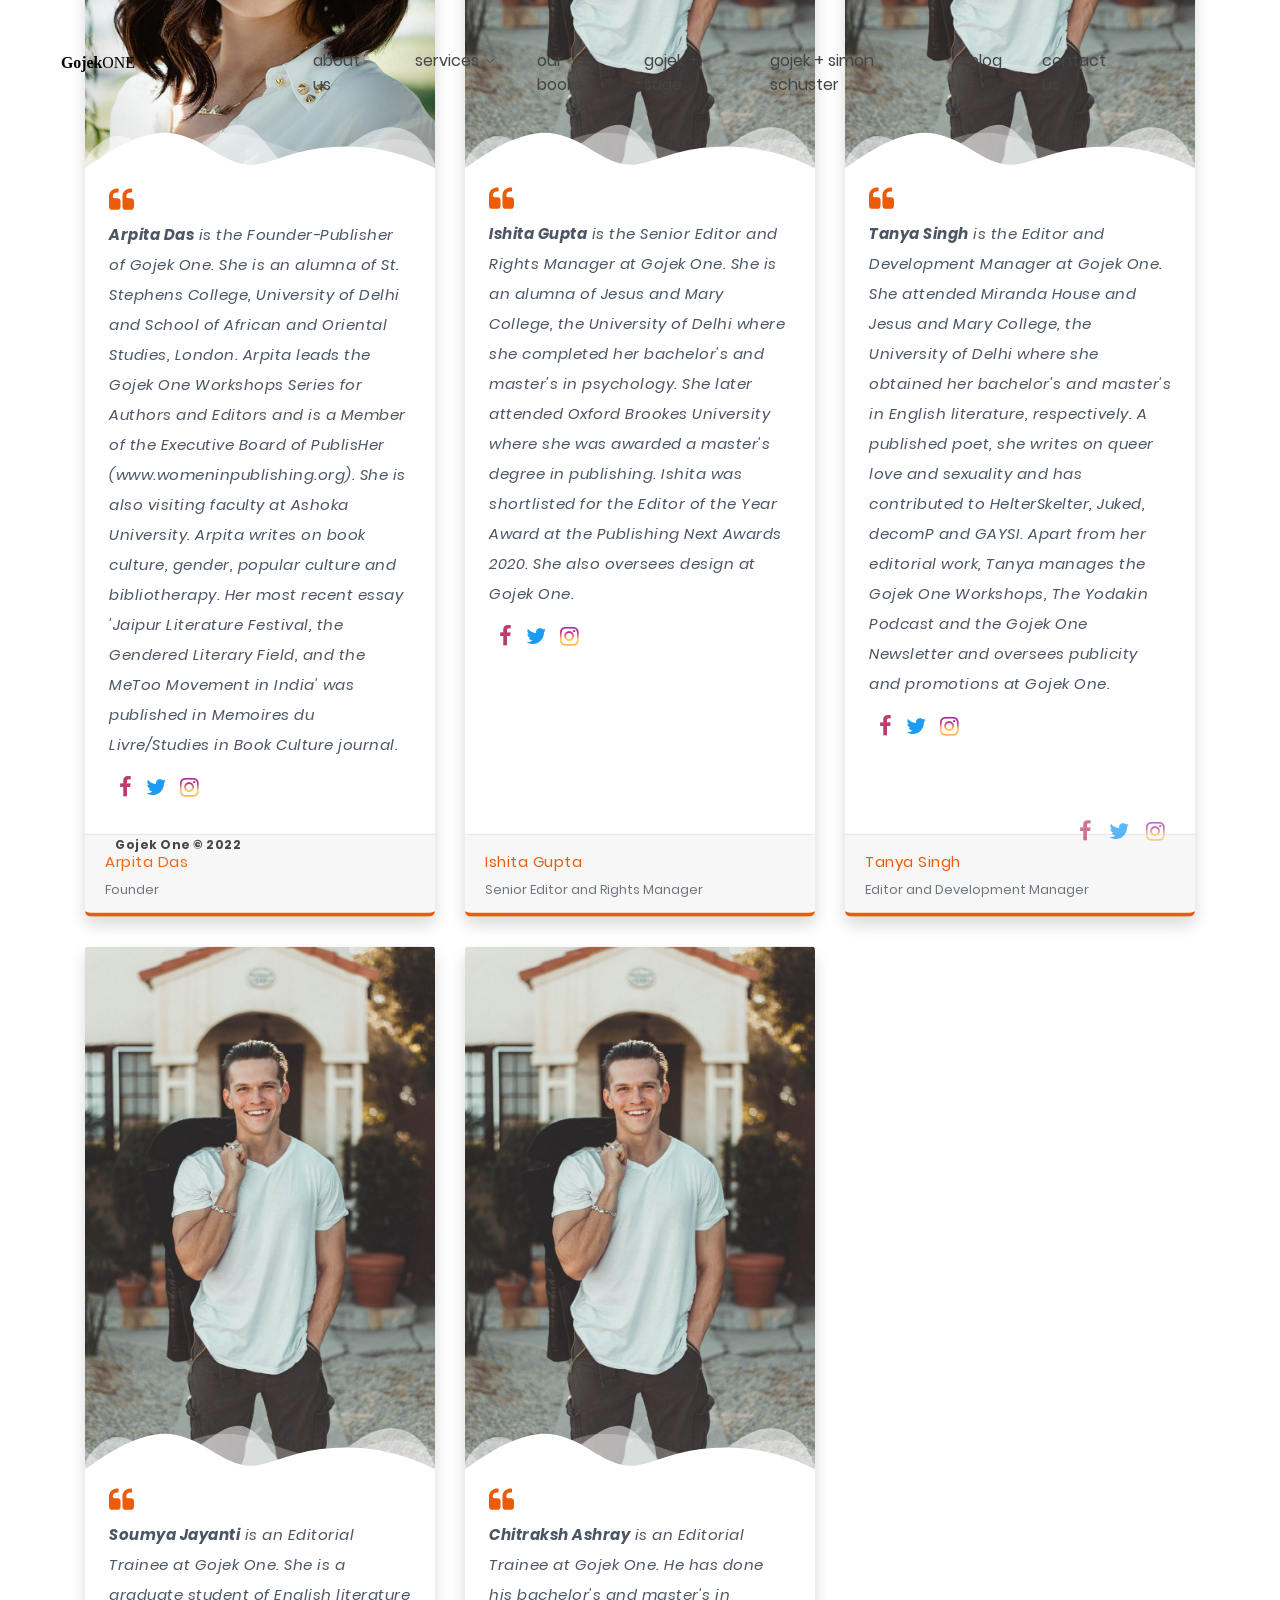
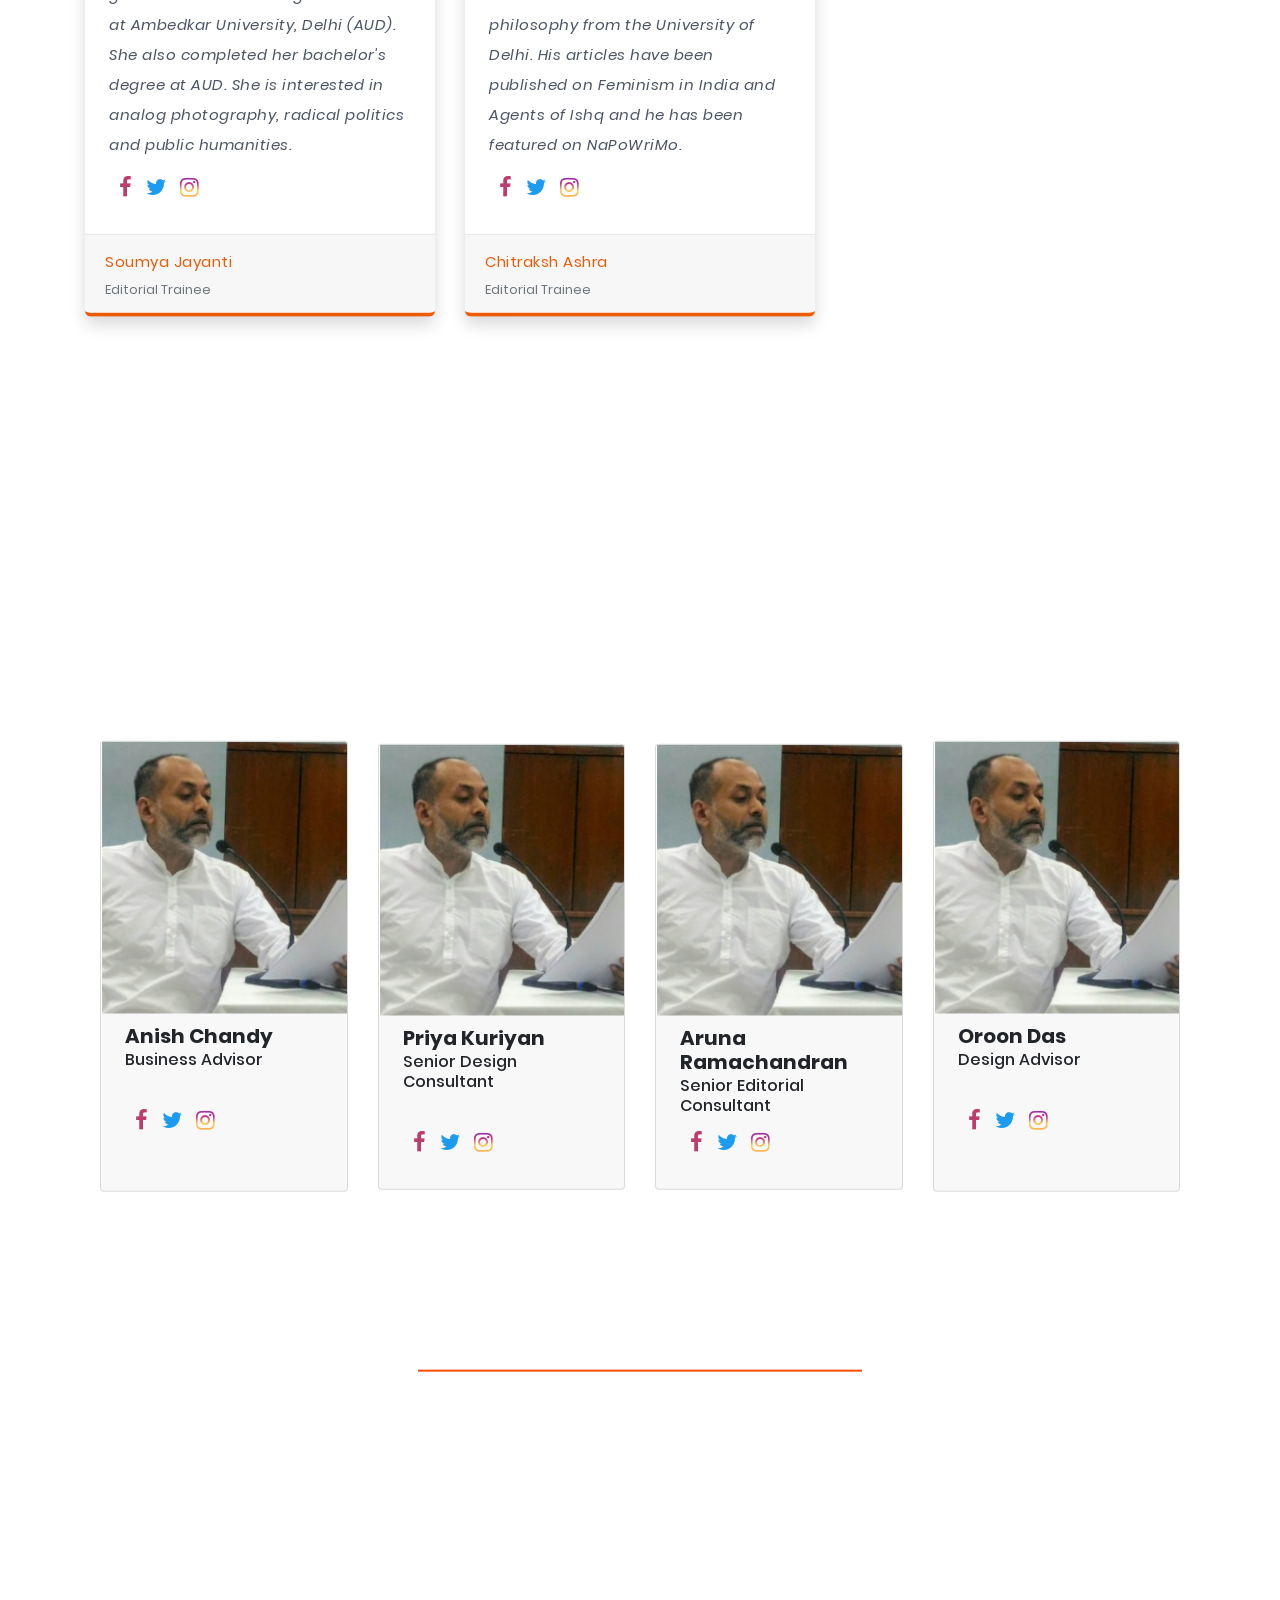
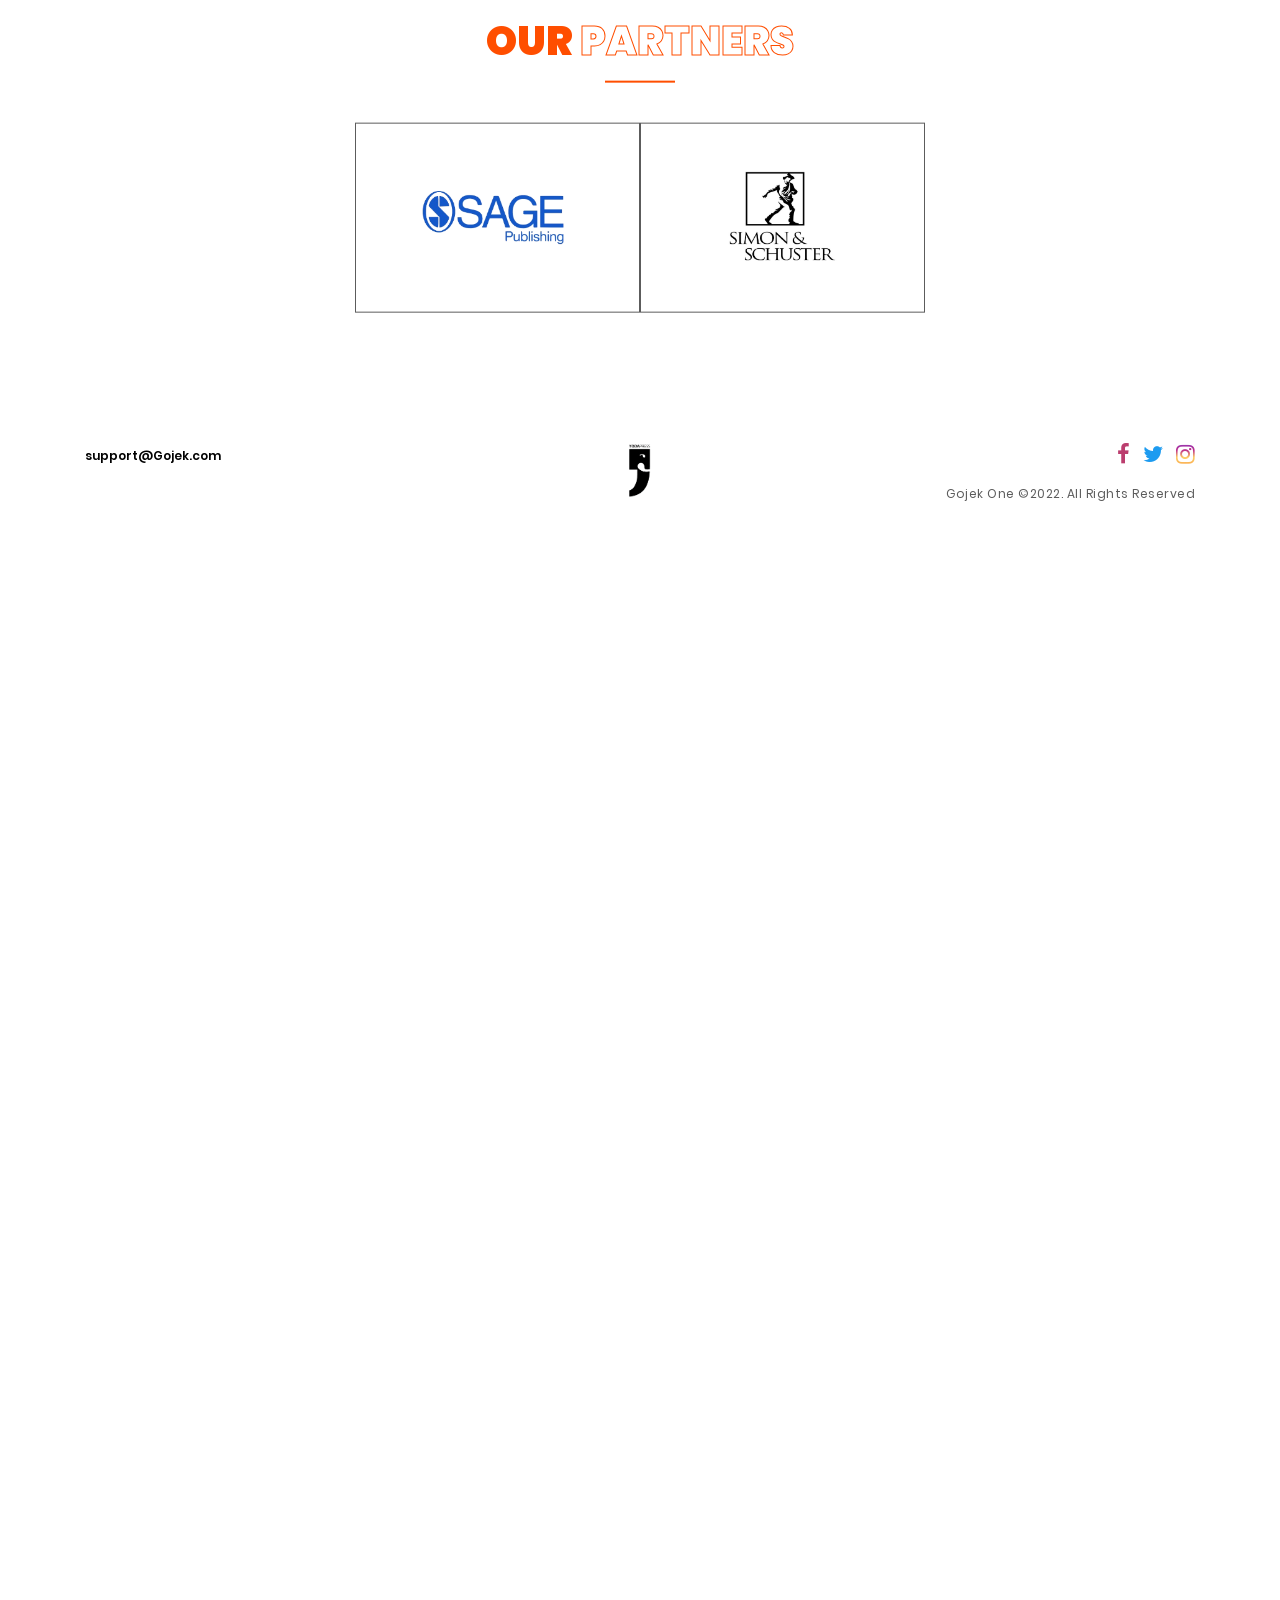
==== commit 83c3ec28: "day2" ====
--- a/about.html
+++ b/about.html
@@ -40,15 +40,12 @@
                         <div class="header__cols">
                             <div class="header__col">
                                 <a class="logo" href="#">
-                                    <img class="logo__image" src="assets/img/yoda-header.svg" alt="">
+                                    <a href="index.html"><img class="logo__image" src="assets/img/yoda-header.svg" alt=""></a>
                                 </a>
                             </div>
                             <div class="header__col header__col_hide-mob">
                                 <nav class="header-nav">
                                     <ul class="header-nav__list">
-                                        <li class="header-nav__item">
-                                            <a class="header-nav__link" href="index.html">home</a>
-                                        </li>
                                         <li class="header-nav__item">
                                             <a class="header-nav__link" href="about.html">about us</a>
                                         </li>
@@ -67,18 +64,20 @@
                                             </div>
                                         </li>
                                         <li class="header-nav__item">
-                                            <a class="header-nav__link" href="shop.html">shop</a>
+                                            <a class="header-nav__link" href="ourbooks.html">our books</a>
                                         </li>
-
-
+                                        <li class="header-nav__item">
+                                            <a class="header-nav__link" href="sage.html">gojek + sage</a>
+                                        </li>
+                                        <li class="header-nav__item">
+                                            <a class="header-nav__link" href="simonschuster.html">gojek + simon schuster</a>
+                                        </li>
                                         <li class="header-nav__item">
                                             <a class="header-nav__link" href="blog.html">blog</a>
                                         </li>
                                         <li class="header-nav__item">
                                             <a class="header-nav__link" href="contact-us.html">contact us</a>
                                         </li>
-
-
                                     </ul>
                                 </nav>
                             </div>
@@ -143,19 +142,25 @@
                                                 <p>02</p><a class="menu-link hover-target load-spiral" href="about.html">about us</a>
                                             </li>
                                             <li>
-                                                <p>03</p><a class="menu-link hover-target load-spiral" href="shop.html">shop</a>
+                                                <p>03</p><a class="menu-link hover-target load-spiral" href="ourbooks.html">our books</a>
                                             </li>
                                             <li>
-                                                <p>04</p><a class="menu-link hover-target load-spiral" href="consulting.html">consulting</a>
+                                                <p>04</p><a class="menu-link hover-target load-spiral" href="sage.html">gojek + sage</a>
                                             </li>
                                             <li>
-                                                <p>05</p><a class="menu-link hover-target load-spiral" href="workshop.html">workshop</a>
+                                                <p>05</p><a class="menu-link hover-target load-spiral" href="simonschuster.html">gojek + simon schuster</a>
                                             </li>
                                             <li>
-                                                <p>06</p><a class="menu-link hover-target load-spiral" href="blog.html">blog</a>
+                                                <p>06</p><a class="menu-link hover-target load-spiral" href="consulting.html">consulting</a>
                                             </li>
                                             <li>
-                                                <p>07</p><a class="menu-link hover-target load-spiral" href="contact-us.html">contact us</a>
+                                                <p>07</p><a class="menu-link hover-target load-spiral" href="workshop.html">workshop</a>
+                                            </li>
+                                            <li>
+                                                <p>08</p><a class="menu-link hover-target load-spiral" href="blog.html">blog</a>
+                                            </li>
+                                            <li>
+                                                <p>09</p><a class="menu-link hover-target load-spiral" href="contact-us.html">contact us</a>
                                             </li>
                                         </ul>
                                     </div>
